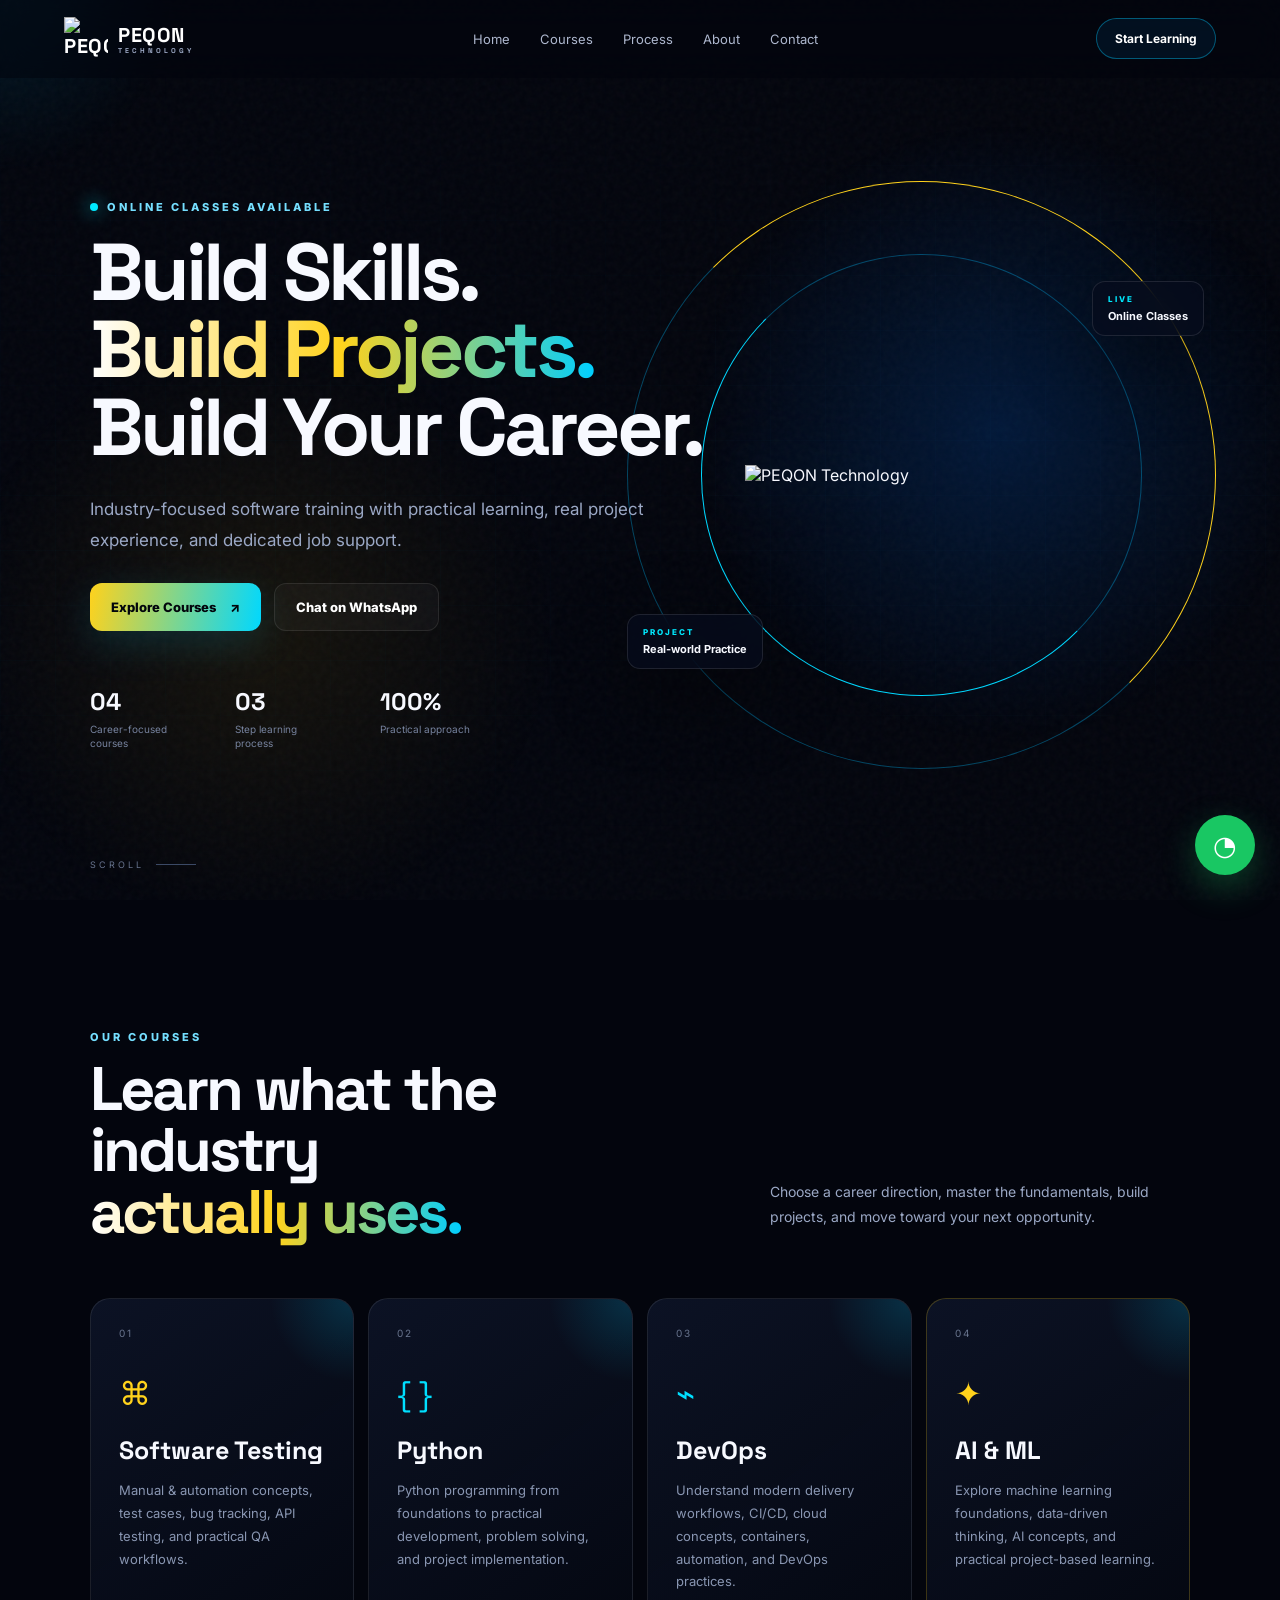
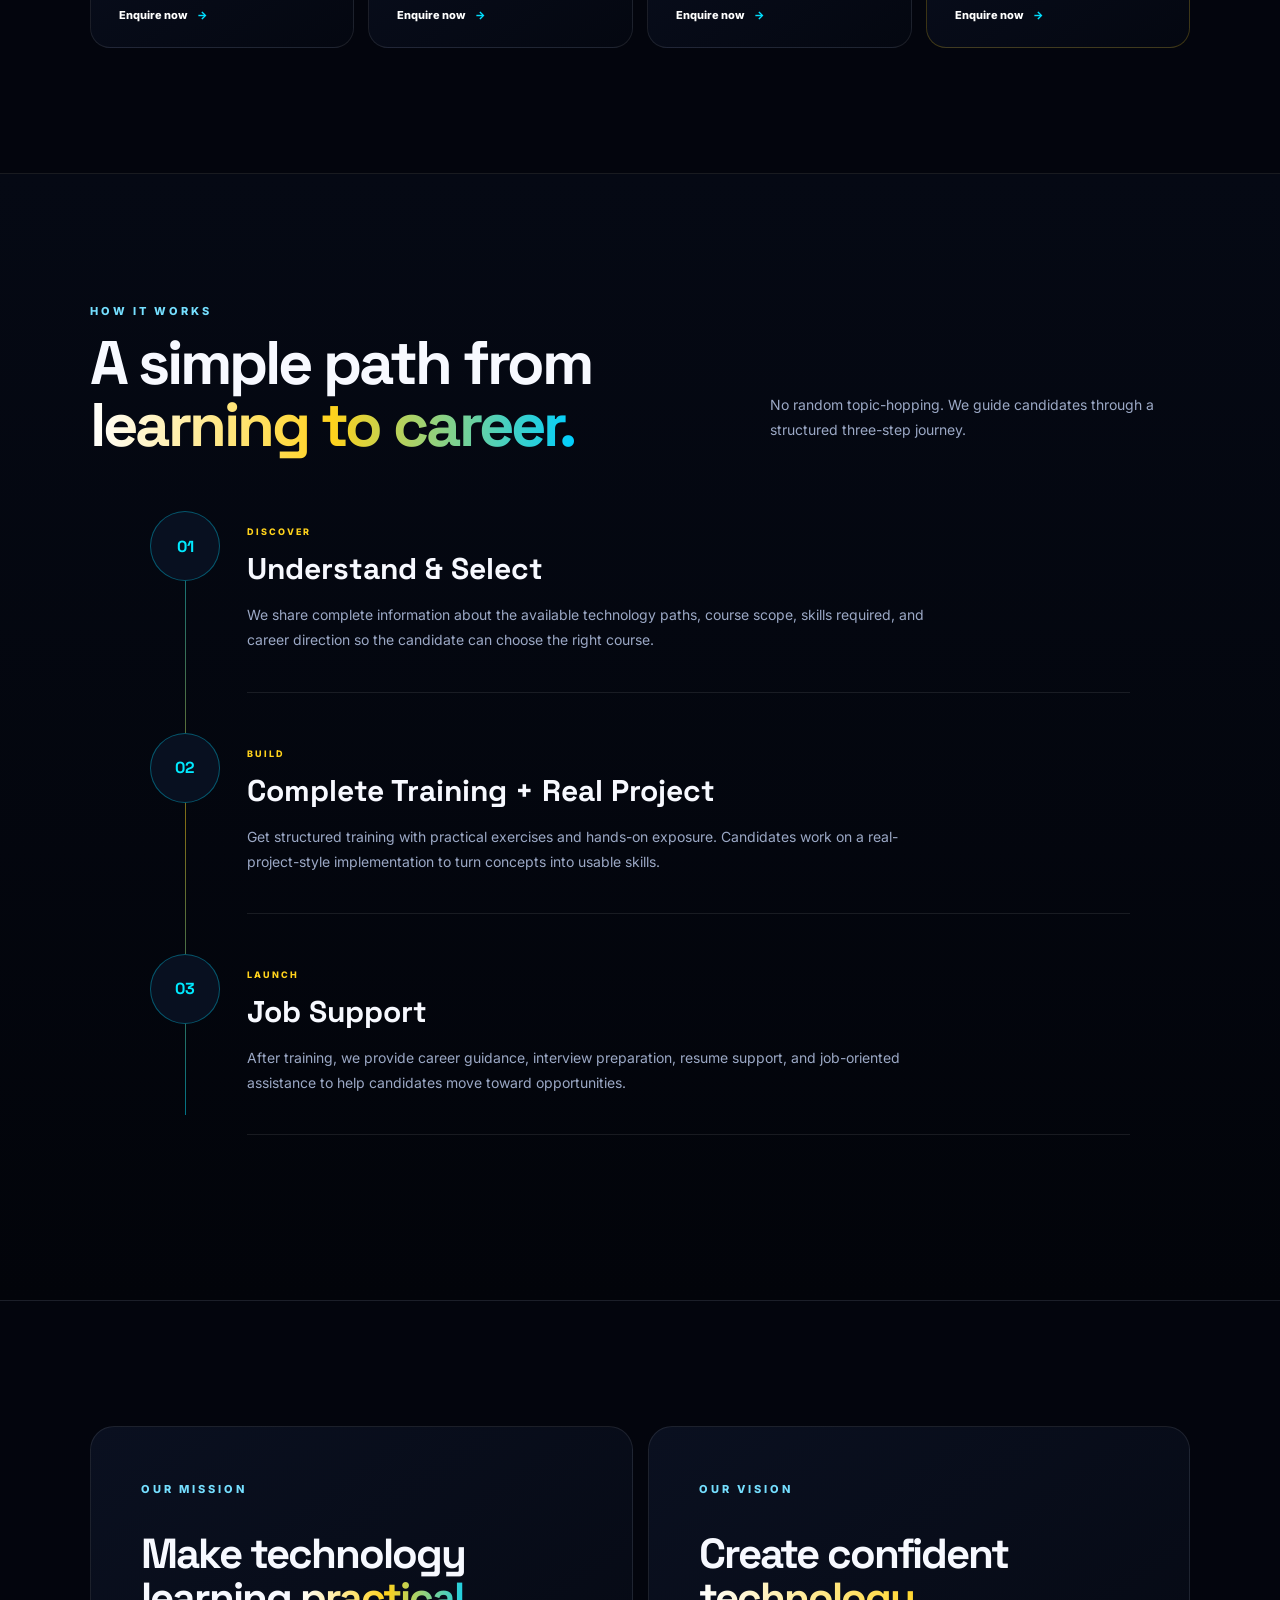
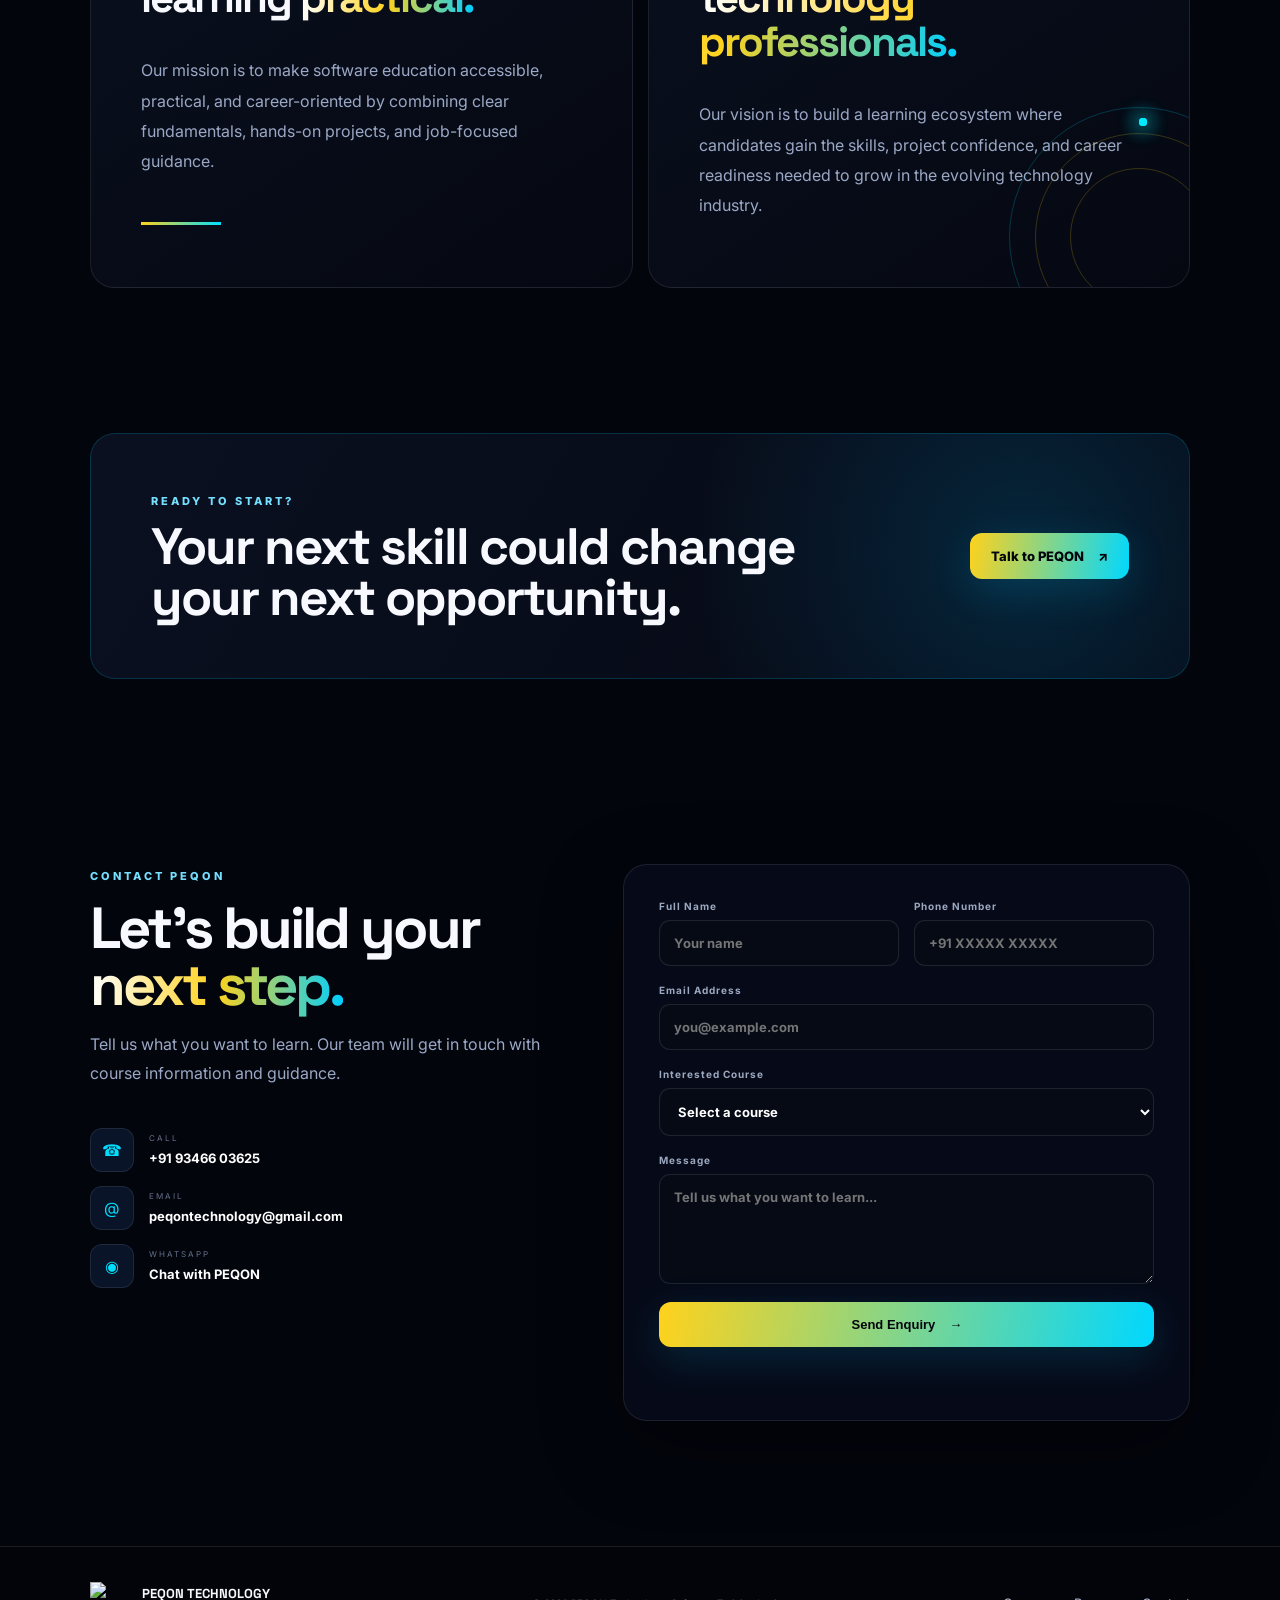
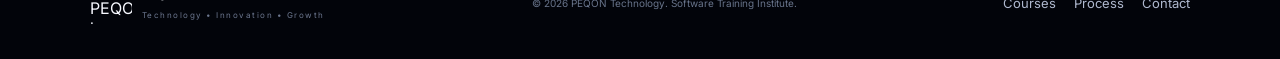
==== index.html @ 6489cd05 "Add files via upload" ====
<!DOCTYPE html>
<html lang="en">
<head>
  <meta charset="UTF-8" />
  <meta name="viewport" content="width=device-width, initial-scale=1.0" />
  <meta name="description" content="PEQON Technology - Software Training Institute offering Testing, Python, DevOps, AI & ML training with real project experience and job support." />
  <title>PEQON Technology | Software Training & Placement Support</title>
  <link rel="icon" type="image/png" href="assets/logo.png" />
  <link rel="preconnect" href="https://fonts.googleapis.com">
  <link rel="preconnect" href="https://fonts.gstatic.com" crossorigin>
  <link href="https://fonts.googleapis.com/css2?family=Inter:wght@400;500;600;700;800;900&family=Space+Grotesk:wght@500;600;700&display=swap" rel="stylesheet">
  <link rel="stylesheet" href="style.css" />
</head>
<body>
  <div class="cursor-glow"></div>
  <div class="noise"></div>

  <header class="navbar" id="navbar">
    <a class="brand" href="#home">
      <img src="assets/logo.png" alt="PEQON Technology logo" />
      <span>PEQON <small>TECHNOLOGY</small></span>
    </a>
    <button class="menu-btn" aria-label="Open menu" aria-expanded="false"><span></span><span></span><span></span></button>
    <nav class="nav-links">
      <a href="#home">Home</a>
      <a href="#courses">Courses</a>
      <a href="#process">Process</a>
      <a href="#mission">About</a>
      <a href="#contact">Contact</a>
    </nav>
    <a class="nav-cta" href="#contact">Start Learning</a>
  </header>

  <main>
    <section class="hero" id="home">
      <div class="hero-orb orb-one"></div><div class="hero-orb orb-two"></div>
      <div class="grid-lines"></div>
      <div class="hero-content reveal">
        <div class="eyebrow"><span class="pulse-dot"></span> ONLINE CLASSES AVAILABLE</div>
        <h1>Build Skills.<br><span>Build Projects.</span><br>Build Your Career.</h1>
        <p class="hero-copy">Industry-focused software training with practical learning, real project experience, and dedicated job support.</p>
        <div class="hero-actions">
          <a href="#courses" class="btn btn-primary">Explore Courses <span>↗</span></a>
          <a href="https://wa.me/919346603625?text=Hi%20PEQON%20Technology,%20I%20want%20to%20know%20about%20your%20courses." target="_blank" rel="noopener" class="btn btn-ghost">Chat on WhatsApp</a>
        </div>
        <div class="hero-stats">
          <div><strong>04</strong><span>Career-focused courses</span></div>
          <div><strong>03</strong><span>Step learning process</span></div>
          <div><strong>100%</strong><span>Practical approach</span></div>
        </div>
      </div>
      <div class="hero-visual reveal reveal-delay">
        <div class="logo-ring ring-outer"></div><div class="logo-ring ring-inner"></div>
        <div class="floating-card card-top"><span>LIVE</span><b>Online Classes</b></div>
        <div class="floating-card card-bottom"><span>PROJECT</span><b>Real-world Practice</b></div>
        <img src="assets/logo.png" class="hero-logo" alt="PEQON Technology" />
      </div>
      <div class="scroll-cue">SCROLL <span></span></div>
    </section>

    <section class="section" id="courses">
      <div class="section-head reveal">
        <div><span class="section-kicker">OUR COURSES</span><h2>Learn what the industry<br><span>actually uses.</span></h2></div>
        <p>Choose a career direction, master the fundamentals, build projects, and move toward your next opportunity.</p>
      </div>
      <div class="course-grid">
        <article class="course-card reveal"><div class="course-number">01</div><div class="course-icon">⌘</div><h3>Software Testing</h3><p>Manual & automation concepts, test cases, bug tracking, API testing, and practical QA workflows.</p><a href="#contact">Enquire now <span>→</span></a></article>
        <article class="course-card reveal reveal-delay"><div class="course-number">02</div><div class="course-icon">{ }</div><h3>Python</h3><p>Python programming from foundations to practical development, problem solving, and project implementation.</p><a href="#contact">Enquire now <span>→</span></a></article>
        <article class="course-card reveal"><div class="course-number">03</div><div class="course-icon">⌁</div><h3>DevOps</h3><p>Understand modern delivery workflows, CI/CD, cloud concepts, containers, automation, and DevOps practices.</p><a href="#contact">Enquire now <span>→</span></a></article>
        <article class="course-card featured reveal reveal-delay"><div class="course-number">04</div><div class="course-icon">✦</div><h3>AI &amp; ML</h3><p>Explore machine learning foundations, data-driven thinking, AI concepts, and practical project-based learning.</p><a href="#contact">Enquire now <span>→</span></a></article>
      </div>
    </section>

    <section class="process-section" id="process">
      <div class="section process-wrap">
        <div class="section-head reveal"><div><span class="section-kicker">HOW IT WORKS</span><h2>A simple path from<br><span>learning to career.</span></h2></div><p>No random topic-hopping. We guide candidates through a structured three-step journey.</p></div>
        <div class="timeline">
          <div class="timeline-line"></div>
          <article class="step reveal"><div class="step-no">01</div><div class="step-content"><span>DISCOVER</span><h3>Understand &amp; Select</h3><p>We share complete information about the available technology paths, course scope, skills required, and career direction so the candidate can choose the right course.</p></div></article>
          <article class="step reveal reveal-delay"><div class="step-no">02</div><div class="step-content"><span>BUILD</span><h3>Complete Training + Real Project</h3><p>Get structured training with practical exercises and hands-on exposure. Candidates work on a real-project-style implementation to turn concepts into usable skills.</p></div></article>
          <article class="step reveal"><div class="step-no">03</div><div class="step-content"><span>LAUNCH</span><h3>Job Support</h3><p>After training, we provide career guidance, interview preparation, resume support, and job-oriented assistance to help candidates move toward opportunities.</p></div></article>
        </div>
      </div>
    </section>

    <section class="section split-section" id="mission">
      <div class="mission-panel reveal"><span class="section-kicker">OUR MISSION</span><h2>Make technology learning <span>practical.</span></h2><p>Our mission is to make software education accessible, practical, and career-oriented by combining clear fundamentals, hands-on projects, and job-focused guidance.</p><div class="mini-line"></div></div>
      <div class="vision-panel reveal reveal-delay"><span class="section-kicker">OUR VISION</span><h2>Create confident <span>technology professionals.</span></h2><p>Our vision is to build a learning ecosystem where candidates gain the skills, project confidence, and career readiness needed to grow in the evolving technology industry.</p><div class="vision-orbit"><span></span><span></span><span></span></div></div>
    </section>

    <section class="cta-band reveal">
      <div><span class="section-kicker">READY TO START?</span><h2>Your next skill could change your next opportunity.</h2></div>
      <a href="#contact" class="btn btn-primary">Talk to PEQON <span>↗</span></a>
    </section>

    <section class="section contact-section" id="contact">
      <div class="contact-info reveal"><span class="section-kicker">CONTACT PEQON</span><h2>Let's build your<br><span>next step.</span></h2><p>Tell us what you want to learn. Our team will get in touch with course information and guidance.</p>
        <div class="contact-list">
          <a href="tel:+919346603625"><span class="contact-icon">☎</span><div><small>CALL</small><strong>+91 93466 03625</strong></div></a>
          <a href="mailto:peqontechnology@gmail.com"><span class="contact-icon">@</span><div><small>EMAIL</small><strong>peqontechnology@gmail.com</strong></div></a>
          <a href="https://wa.me/919346603625" target="_blank" rel="noopener"><span class="contact-icon">◉</span><div><small>WHATSAPP</small><strong>Chat with PEQON</strong></div></a>
        </div>
      </div>
      <div class="form-card reveal reveal-delay">
        <form id="contactForm" action="contact.php" method="POST">
          <input type="hidden" name="website" value="">
          <div class="form-row"><label>Full Name<input type="text" name="name" required placeholder="Your name"></label><label>Phone Number<input type="tel" name="phone" required placeholder="+91 XXXXX XXXXX"></label></div>
          <label>Email Address<input type="email" name="email" required placeholder="you@example.com"></label>
          <label>Interested Course<select name="course" required><option value="">Select a course</option><option>Software Testing</option><option>Python</option><option>DevOps</option><option>AI & ML</option><option>Not sure yet</option></select></label>
          <label>Message<textarea name="message" rows="5" placeholder="Tell us what you want to learn..."></textarea></label>
          <button type="submit" class="btn btn-primary full">Send Enquiry <span>→</span></button>
          <div id="formStatus" class="form-status" role="status"></div>
        </form>
      </div>
    </section>
  </main>

  <footer class="footer"><div class="footer-brand"><img src="assets/logo.png" alt="PEQON logo"><div><strong>PEQON TECHNOLOGY</strong><small>Technology • Innovation • Growth</small></div></div><p>© <span id="year"></span> PEQON Technology. Software Training Institute.</p><div class="footer-links"><a href="#courses">Courses</a><a href="#process">Process</a><a href="#contact">Contact</a></div></footer>
  <a class="whatsapp-float" href="https://wa.me/919346603625?text=Hi%20PEQON%20Technology,%20I%20want%20course%20details." target="_blank" rel="noopener" aria-label="Chat on WhatsApp"><span>◔</span><i>Chat with us</i></a>
  <script src="script.js"></script>
</body>
</html>
---- style.css ----
:root{--bg:#03050d;--panel:#080d1b;--panel2:#0b1224;--text:#f7f9ff;--muted:#9ba8c5;--blue:#00aaff;--cyan:#00eaff;--gold:#ffd21c;--line:rgba(255,255,255,.09);--shadow:0 25px 80px rgba(0,0,0,.45)}*{box-sizing:border-box}html{scroll-behavior:smooth}body{margin:0;background:var(--bg);color:var(--text);font-family:Inter,Arial,sans-serif;overflow-x:hidden}.noise{position:fixed;inset:0;pointer-events:none;opacity:.035;background-image:url("data:image/svg+xml,%3Csvg viewBox='0 0 180 180' xmlns='http://www.w3.org/2000/svg'%3E%3Cfilter id='n'%3E%3CfeTurbulence type='fractalNoise' baseFrequency='.85' numOctaves='3' stitchTiles='stitch'/%3E%3C/filter%3E%3Crect width='100%25' height='100%25' filter='url(%23n)'/%3E%3C/svg%3E")}.cursor-glow{position:fixed;width:360px;height:360px;border-radius:50%;pointer-events:none;background:radial-gradient(circle,rgba(0,200,255,.10),transparent 68%);transform:translate(-50%,-50%);z-index:0}.navbar{position:fixed;z-index:50;top:0;left:0;right:0;height:78px;display:flex;align-items:center;justify-content:space-between;padding:0 5%;background:rgba(3,5,13,.55);backdrop-filter:blur(18px);border-bottom:1px solid transparent;transition:.3s}.navbar.scrolled{border-bottom-color:var(--line);background:rgba(3,5,13,.88)}.brand{display:flex;align-items:center;gap:10px;color:#fff;text-decoration:none;font-family:'Space Grotesk';font-weight:800;font-size:20px;letter-spacing:.5px}.brand img{width:44px;height:44px;object-fit:contain}.brand small{display:block;color:#9eabc7;font-size:7px;letter-spacing:3px;margin-top:-2px}.nav-links{display:flex;gap:30px}.nav-links a,.footer-links a{color:#aeb8ce;text-decoration:none;font-size:13px;transition:.25s}.nav-links a:hover,.footer-links a:hover{color:#fff}.nav-cta{padding:12px 18px;border:1px solid rgba(0,200,255,.4);border-radius:999px;color:#fff;text-decoration:none;font-size:12px;font-weight:700;background:rgba(0,170,255,.08)}.menu-btn{display:none;background:none;border:0}.hero{min-height:100vh;position:relative;display:flex;align-items:center;padding:120px 7% 70px;overflow:hidden;background:radial-gradient(circle at 78% 48%,rgba(0,115,255,.18),transparent 28%),radial-gradient(circle at 20% 70%,rgba(255,194,0,.08),transparent 25%)}.grid-lines{position:absolute;inset:0;opacity:.25;background-image:linear-gradient(rgba(0,190,255,.06) 1px,transparent 1px),linear-gradient(90deg,rgba(0,190,255,.06) 1px,transparent 1px);background-size:55px 55px;mask-image:linear-gradient(to bottom,transparent,black 30%,black 70%,transparent)}.hero-content{position:relative;z-index:2;width:56%;max-width:760px}.eyebrow,.section-kicker{font-size:11px;letter-spacing:3px;color:#75dfff;font-weight:800}.eyebrow{display:flex;align-items:center;gap:9px;margin-bottom:20px}.pulse-dot{width:8px;height:8px;border-radius:50%;background:#00eaff;box-shadow:0 0 18px #00eaff;animation:pulse 1.6s infinite}.hero h1{font-family:'Space Grotesk';font-size:clamp(48px,6.3vw,92px);line-height:.96;letter-spacing:-4px;margin:0}.hero h1 span,.section h2 span,.mission-panel h2 span,.vision-panel h2 span{background:linear-gradient(90deg,#fff,#ffd21c,#00cfff);-webkit-background-clip:text;background-clip:text;color:transparent}.hero-copy{font-size:17px;line-height:1.8;color:var(--muted);max-width:620px;margin:28px 0}.hero-actions{display:flex;gap:13px;flex-wrap:wrap}.btn{display:inline-flex;align-items:center;justify-content:center;gap:14px;padding:15px 21px;border-radius:12px;text-decoration:none;font-weight:800;font-size:13px;cursor:pointer;border:0;transition:.3s}.btn-primary{color:#02050c;background:linear-gradient(100deg,#ffd21c,#00d8ff);box-shadow:0 12px 40px rgba(0,200,255,.15)}.btn-primary:hover{transform:translateY(-3px);box-shadow:0 18px 50px rgba(0,200,255,.25)}.btn-ghost{color:#fff;border:1px solid var(--line);background:rgba(255,255,255,.03)}.btn-ghost:hover{border-color:rgba(0,220,255,.5)}.hero-stats{display:flex;gap:45px;margin-top:55px}.hero-stats div{display:flex;flex-direction:column;gap:5px}.hero-stats strong{font-size:24px;font-family:'Space Grotesk'}.hero-stats span{font-size:10px;color:#77839e;max-width:100px;line-height:1.4}.hero-visual{position:absolute;right:5%;width:min(46vw,620px);height:min(46vw,620px);display:grid;place-items:center}.hero-logo{position:relative;width:60%;z-index:3;filter:drop-shadow(0 0 30px rgba(0,170,255,.25));animation:float 5s ease-in-out infinite}.logo-ring{position:absolute;border-radius:50%;border:1px solid rgba(0,190,255,.35)}.ring-outer{width:100%;height:100%;border-top-color:#ffd21c;border-right-color:#ffd21c;animation:spin 18s linear infinite}.ring-inner{width:75%;height:75%;border-left-color:#00d8ff;border-bottom-color:#00d8ff;animation:spinReverse 12s linear infinite}.floating-card{position:absolute;z-index:5;padding:12px 15px;border:1px solid rgba(255,255,255,.1);background:rgba(6,12,28,.72);backdrop-filter:blur(14px);border-radius:13px;box-shadow:var(--shadow);display:flex;flex-direction:column;gap:5px}.floating-card span{font-size:8px;letter-spacing:2px;color:#00eaff;font-weight:800}.floating-card b{font-size:11px}.card-top{right:2%;top:17%;animation:float 4s ease-in-out infinite}.card-bottom{left:0;bottom:17%;animation:float 4.5s .5s ease-in-out infinite}.scroll-cue{position:absolute;bottom:30px;left:7%;font-size:9px;letter-spacing:3px;color:#68748e;display:flex;align-items:center;gap:12px}.scroll-cue span{width:40px;height:1px;background:#3b4965}.section{padding:125px 7%;position:relative}.section-head{display:flex;justify-content:space-between;align-items:end;gap:40px;margin-bottom:55px}.section-head h2{font-family:'Space Grotesk';font-size:clamp(38px,4.8vw,66px);line-height:1;letter-spacing:-3px;margin:14px 0 0}.section-head>p{max-width:420px;color:var(--muted);line-height:1.8;font-size:14px}.course-grid{display:grid;grid-template-columns:repeat(4,1fr);gap:14px}.course-card{position:relative;min-height:350px;padding:28px;border:1px solid var(--line);background:linear-gradient(145deg,rgba(13,20,39,.9),rgba(5,9,18,.8));border-radius:20px;overflow:hidden;transition:.35s}.course-card:before{content:"";position:absolute;width:180px;height:180px;right:-90px;top:-90px;background:radial-gradient(circle,rgba(0,205,255,.18),transparent 65%);transition:.4s}.course-card:hover{transform:translateY(-9px);border-color:rgba(0,210,255,.35);box-shadow:0 25px 60px rgba(0,0,0,.35)}.course-card:hover:before{transform:scale(1.7)}.course-card.featured{border-color:rgba(255,210,28,.22)}.course-number{font-size:10px;color:#68748e;letter-spacing:2px}.course-icon{font-family:'Space Grotesk';font-size:32px;margin:35px 0 20px;color:#00dfff}.course-card:nth-child(1) .course-icon,.course-card:nth-child(4) .course-icon{color:#ffd21c}.course-card h3{font-family:'Space Grotesk';font-size:25px;margin:0 0 12px}.course-card p{color:#8996b2;font-size:13px;line-height:1.75;min-height:100px}.course-card a{position:absolute;bottom:25px;color:#fff;text-decoration:none;font-size:11px;font-weight:800}.course-card a span{color:#00dfff;margin-left:8px}.process-section{background:linear-gradient(180deg,#050914,#02040a);border-top:1px solid var(--line);border-bottom:1px solid var(--line)}.timeline{position:relative;max-width:980px;margin:30px auto 0}.timeline-line{position:absolute;left:35px;top:20px;bottom:20px;width:1px;background:linear-gradient(#00dfff,#ffd21c,#00dfff);opacity:.5}.step{position:relative;display:grid;grid-template-columns:72px 1fr;gap:25px;margin:0 0 40px}.step-no{width:70px;height:70px;border-radius:50%;display:grid;place-items:center;background:#081020;border:1px solid rgba(0,220,255,.35);color:#00eaff;font-family:'Space Grotesk';font-weight:800;z-index:2}.step-content{padding:8px 0 25px;border-bottom:1px solid var(--line)}.step-content span{font-size:9px;letter-spacing:2px;color:#ffd21c;font-weight:800}.step-content h3{font-family:'Space Grotesk';font-size:30px;margin:10px 0}.step-content p{max-width:700px;color:var(--muted);line-height:1.8;font-size:14px}.split-section{display:grid;grid-template-columns:1fr 1fr;gap:15px}.mission-panel,.vision-panel{min-height:460px;border:1px solid var(--line);border-radius:24px;padding:50px;background:linear-gradient(145deg,#0a1020,#050811);position:relative;overflow:hidden}.mission-panel h2,.vision-panel h2{font-family:'Space Grotesk';font-size:42px;line-height:1.05;letter-spacing:-2px;max-width:600px}.mission-panel p,.vision-panel p{color:var(--muted);line-height:1.9;max-width:560px}.mini-line{width:80px;height:3px;background:linear-gradient(90deg,#ffd21c,#00dfff);margin-top:45px}.vision-orbit{position:absolute;width:260px;height:260px;right:-80px;bottom:-80px;border:1px solid rgba(0,210,255,.22);border-radius:50%;animation:spin 20s linear infinite}.vision-orbit:before,.vision-orbit:after{content:"";position:absolute;border-radius:50%;border:1px solid rgba(255,210,28,.2);inset:25px}.vision-orbit:after{inset:60px}.vision-orbit span{position:absolute;width:8px;height:8px;border-radius:50%;background:#00eaff;top:10px;left:50%;box-shadow:0 0 20px #00eaff}.cta-band{margin:20px 7% 60px;padding:55px 60px;border:1px solid rgba(0,210,255,.18);border-radius:25px;background:radial-gradient(circle at 85% 50%,rgba(0,180,255,.16),transparent 35%),linear-gradient(120deg,#0a1020,#060914);display:flex;justify-content:space-between;align-items:center;gap:30px}.cta-band h2{font-family:'Space Grotesk';font-size:clamp(30px,4vw,52px);line-height:1;max-width:700px;margin:12px 0 0;letter-spacing:-2px}.contact-section{display:grid;grid-template-columns:.9fr 1.1fr;gap:70px;align-items:start}.contact-info h2{font-family:'Space Grotesk';font-size:58px;line-height:.98;letter-spacing:-3px;margin:16px 0}.contact-info>p{color:var(--muted);line-height:1.8;max-width:480px}.contact-list{margin-top:40px;display:grid;gap:14px}.contact-list a{display:flex;gap:15px;align-items:center;color:#fff;text-decoration:none}.contact-icon{width:44px;height:44px;border-radius:12px;display:grid;place-items:center;background:#0a1428;border:1px solid var(--line);color:#00dfff}.contact-list small{display:block;font-size:8px;letter-spacing:2px;color:#65718b;margin-bottom:4px}.contact-list strong{font-size:13px}.form-card{padding:35px;border-radius:24px;border:1px solid var(--line);background:rgba(8,13,27,.82);box-shadow:var(--shadow)}form{display:grid;gap:18px}label{font-size:10px;letter-spacing:1px;color:#9ca8c0;font-weight:700;display:grid;gap:8px}input,select,textarea{width:100%;font:inherit;font-size:13px;color:#fff;background:#050a15;border:1px solid rgba(255,255,255,.1);border-radius:11px;padding:14px;outline:0;transition:.25s}input:focus,select:focus,textarea:focus{border-color:rgba(0,220,255,.65);box-shadow:0 0 0 4px rgba(0,220,255,.06)}select{appearance:auto}.form-row{display:grid;grid-template-columns:1fr 1fr;gap:15px}.full{width:100%}.form-status{min-height:20px;font-size:12px;text-align:center;color:#8df1c1}.footer{padding:35px 7%;border-top:1px solid var(--line);display:flex;align-items:center;justify-content:space-between;gap:20px;background:#02040a}.footer-brand{display:flex;align-items:center;gap:10px}.footer-brand img{width:42px;height:42px}.footer-brand strong{display:block;font-family:'Space Grotesk';font-size:13px}.footer-brand small{color:#6d7890;font-size:8px;letter-spacing:1.5px}.footer p{color:#68748b;font-size:10px}.footer-links{display:flex;gap:18px}.whatsapp-float{position:fixed;right:25px;bottom:25px;z-index:60;width:60px;height:60px;border-radius:50%;display:grid;place-items:center;background:#19c763;color:#fff;text-decoration:none;box-shadow:0 12px 35px rgba(25,199,99,.3);font-size:27px}.whatsapp-float i{position:absolute;right:72px;white-space:nowrap;background:#07110d;border:1px solid rgba(25,199,99,.25);padding:8px 11px;border-radius:8px;font-size:10px;font-style:normal;opacity:0;transform:translateX(8px);transition:.25s}.whatsapp-float:hover i{opacity:1;transform:none}.reveal{opacity:0;transform:translateY(30px);transition:opacity .8s ease,transform .8s ease}.reveal.show{opacity:1;transform:none}.reveal-delay{transition-delay:.12s}@keyframes float{50%{transform:translateY(-12px)}}@keyframes spin{to{transform:rotate(360deg)}}@keyframes spinReverse{to{transform:rotate(-360deg)}}@keyframes pulse{50%{transform:scale(1.4);opacity:.6}}@media(max-width:1000px){.nav-links{gap:16px}.course-grid{grid-template-columns:repeat(2,1fr)}.hero-content{width:62%}.hero-visual{opacity:.5;right:-15%}.split-section,.contact-section{grid-template-columns:1fr}.cta-band{margin-left:5%;margin-right:5%}}@media(max-width:720px){.navbar{height:68px}.nav-cta{display:none}.menu-btn{display:flex;flex-direction:column;gap:4px}.menu-btn span{width:22px;height:2px;background:#fff}.nav-links{display:none;position:absolute;top:68px;left:0;right:0;padding:20px 7%;background:#050914;border-bottom:1px solid var(--line);flex-direction:column}.nav-links.open{display:flex}.hero{padding:110px 7% 70px;min-height:900px}.hero-content{width:100%}.hero h1{font-size:52px;letter-spacing:-3px}.hero-visual{width:100vw;height:100vw;right:-35%;top:430px;opacity:.45}.hero-stats{gap:18px}.section{padding:85px 6%}.section-head{display:block}.section-head>p{margin-top:25px}.course-grid{grid-template-columns:1fr}.course-card{min-height:310px}.split-section{display:grid}.mission-panel,.vision-panel{min-height:390px;padding:32px}.mission-panel h2,.vision-panel h2{font-size:36px}.cta-band{margin:10px 6% 30px;padding:35px 28px;display:block}.cta-band .btn{margin-top:25px}.form-row{grid-template-columns:1fr}.contact-info h2{font-size:50px}.footer{padding:30px 6%;flex-direction:column;align-items:flex-start}.footer-links{display:none}.whatsapp-float{right:18px;bottom:18px}.whatsapp-float i{display:none}.timeline-line{left:27px}.step{grid-template-columns:56px 1fr;gap:16px}.step-no{width:55px;height:55px}.scroll-cue{display:none}}
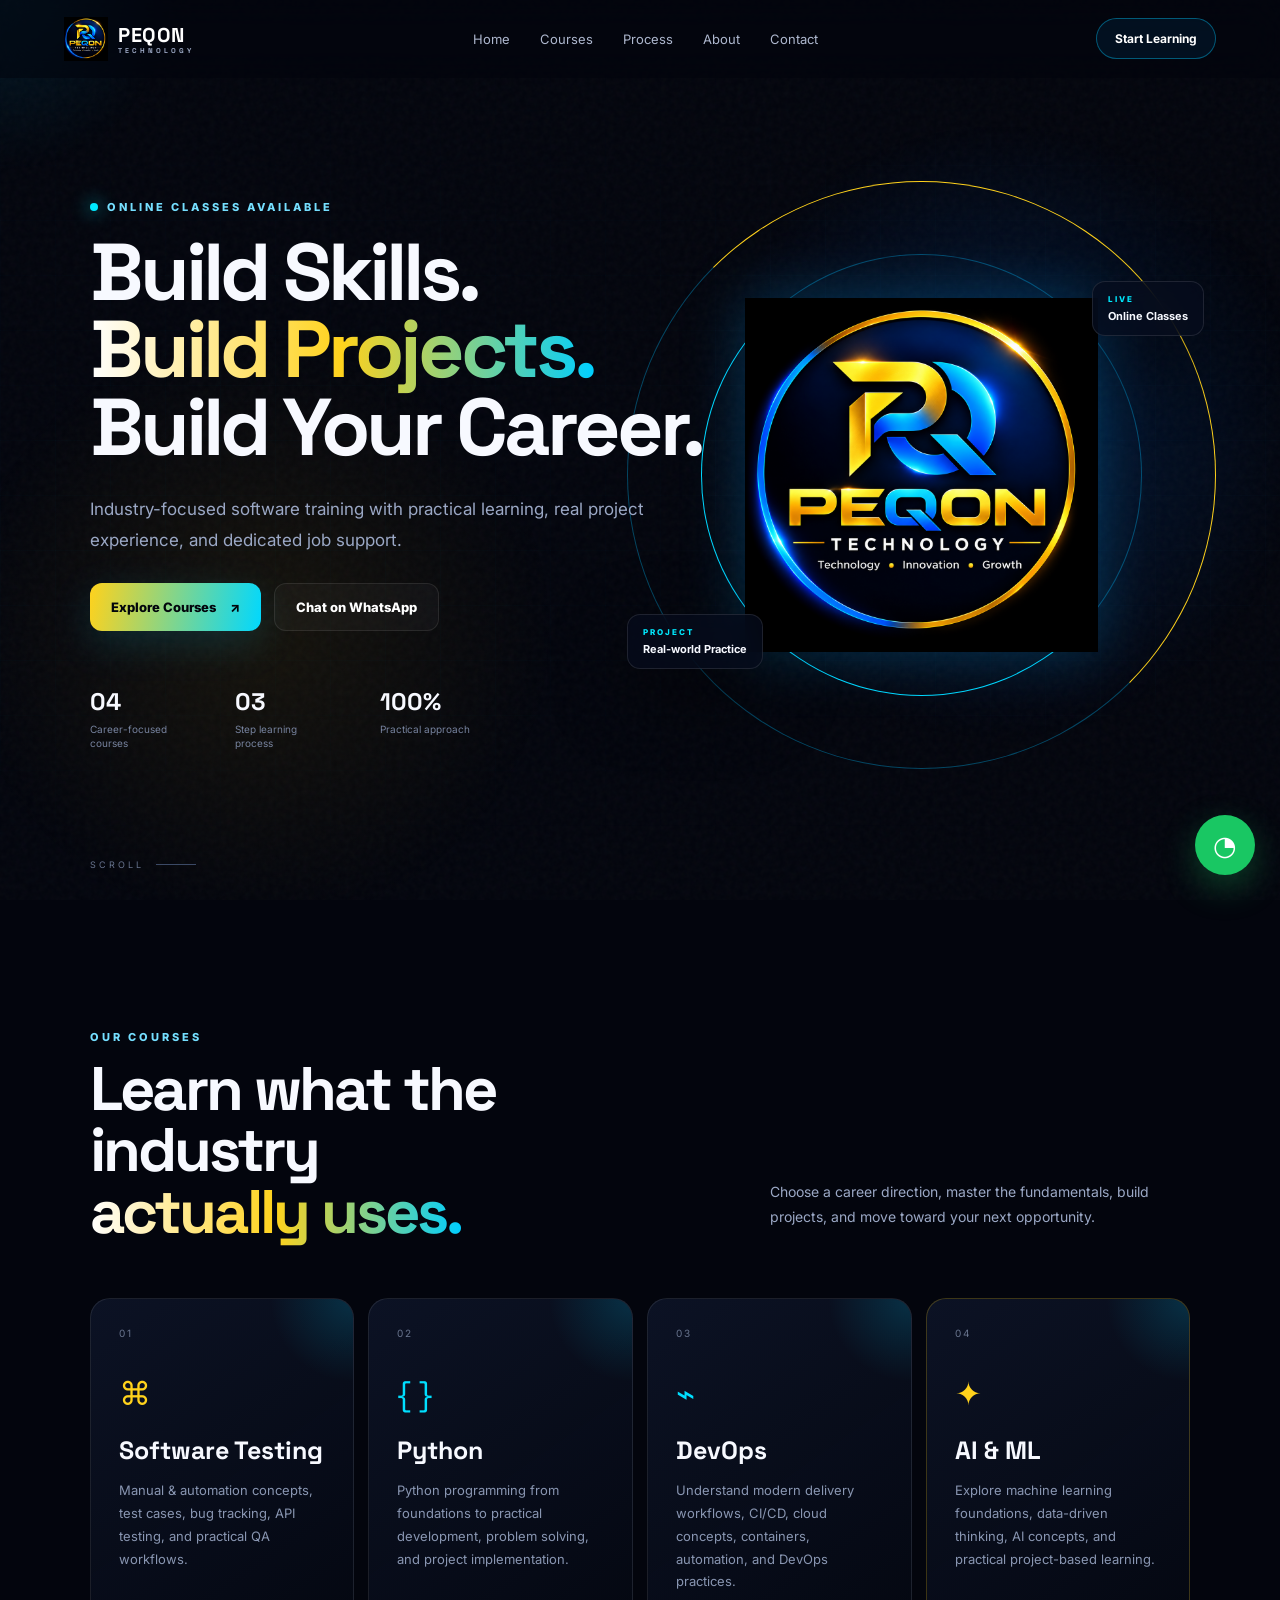
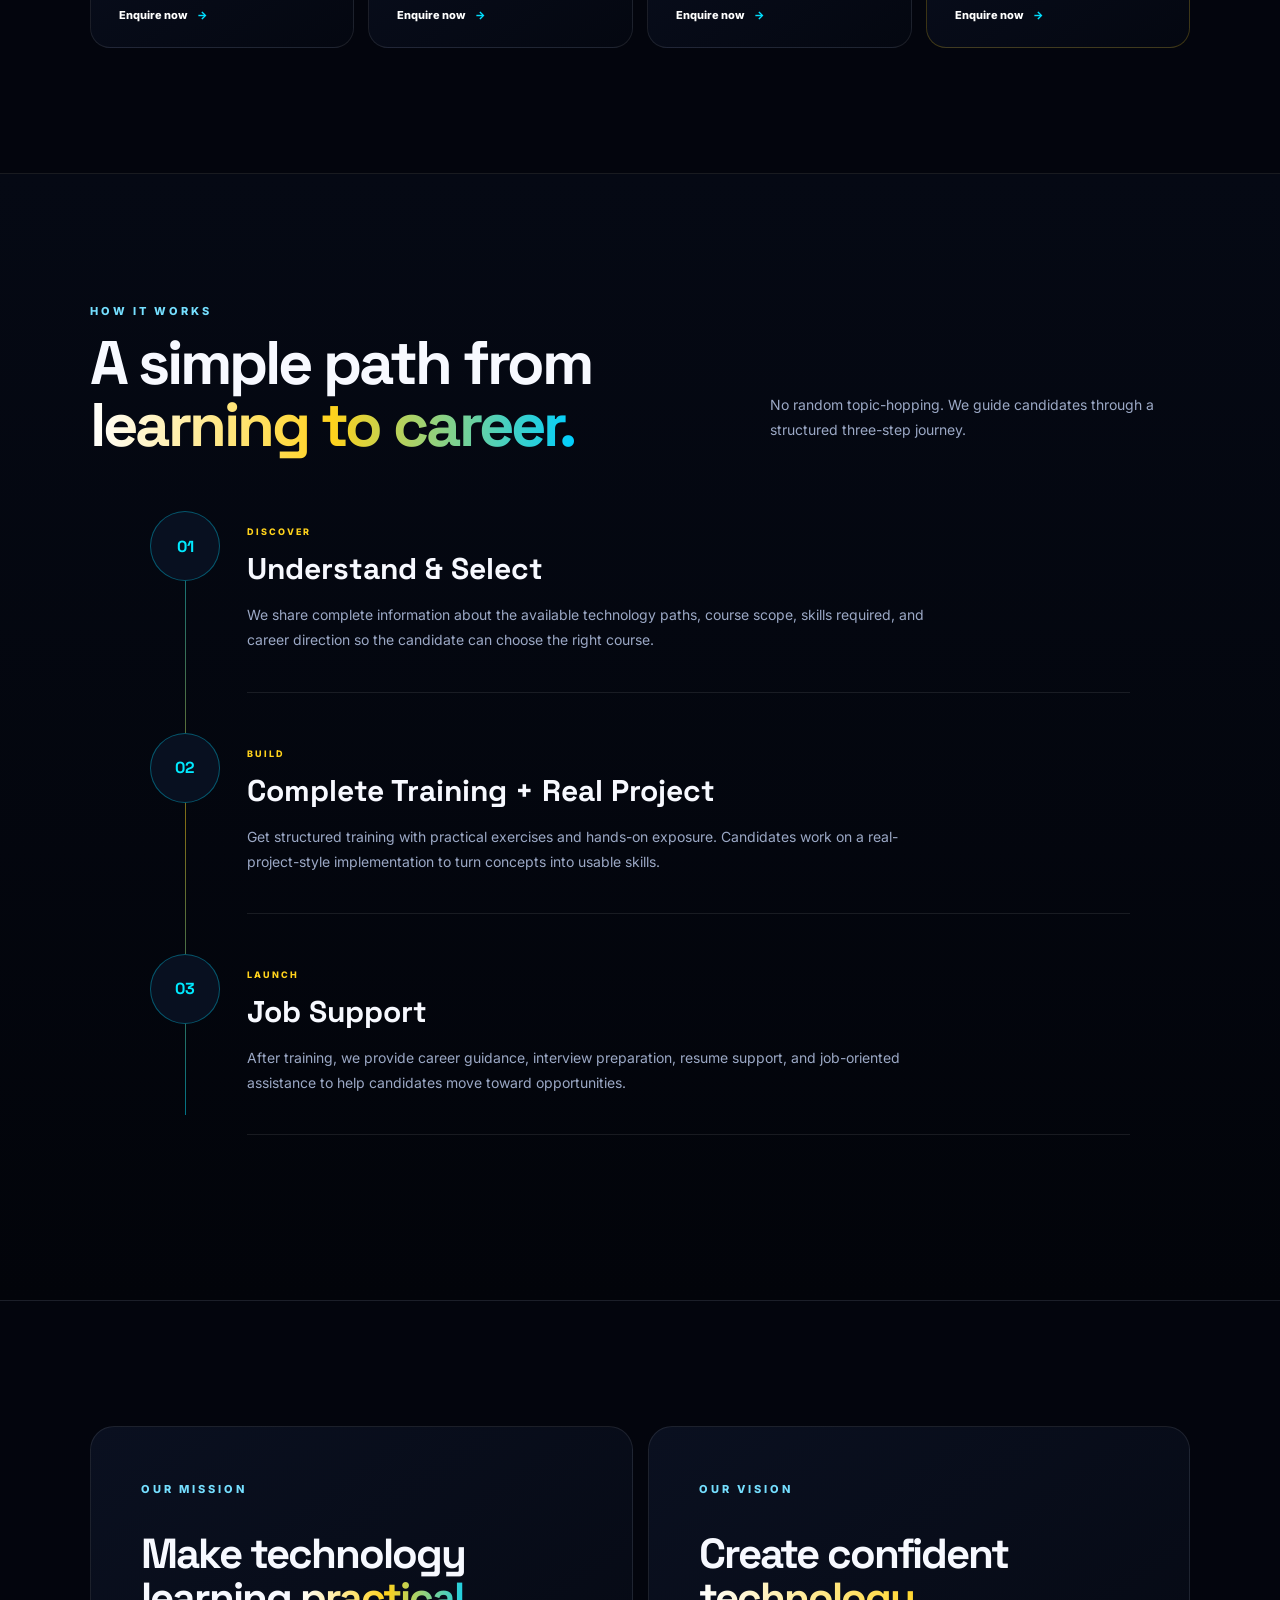
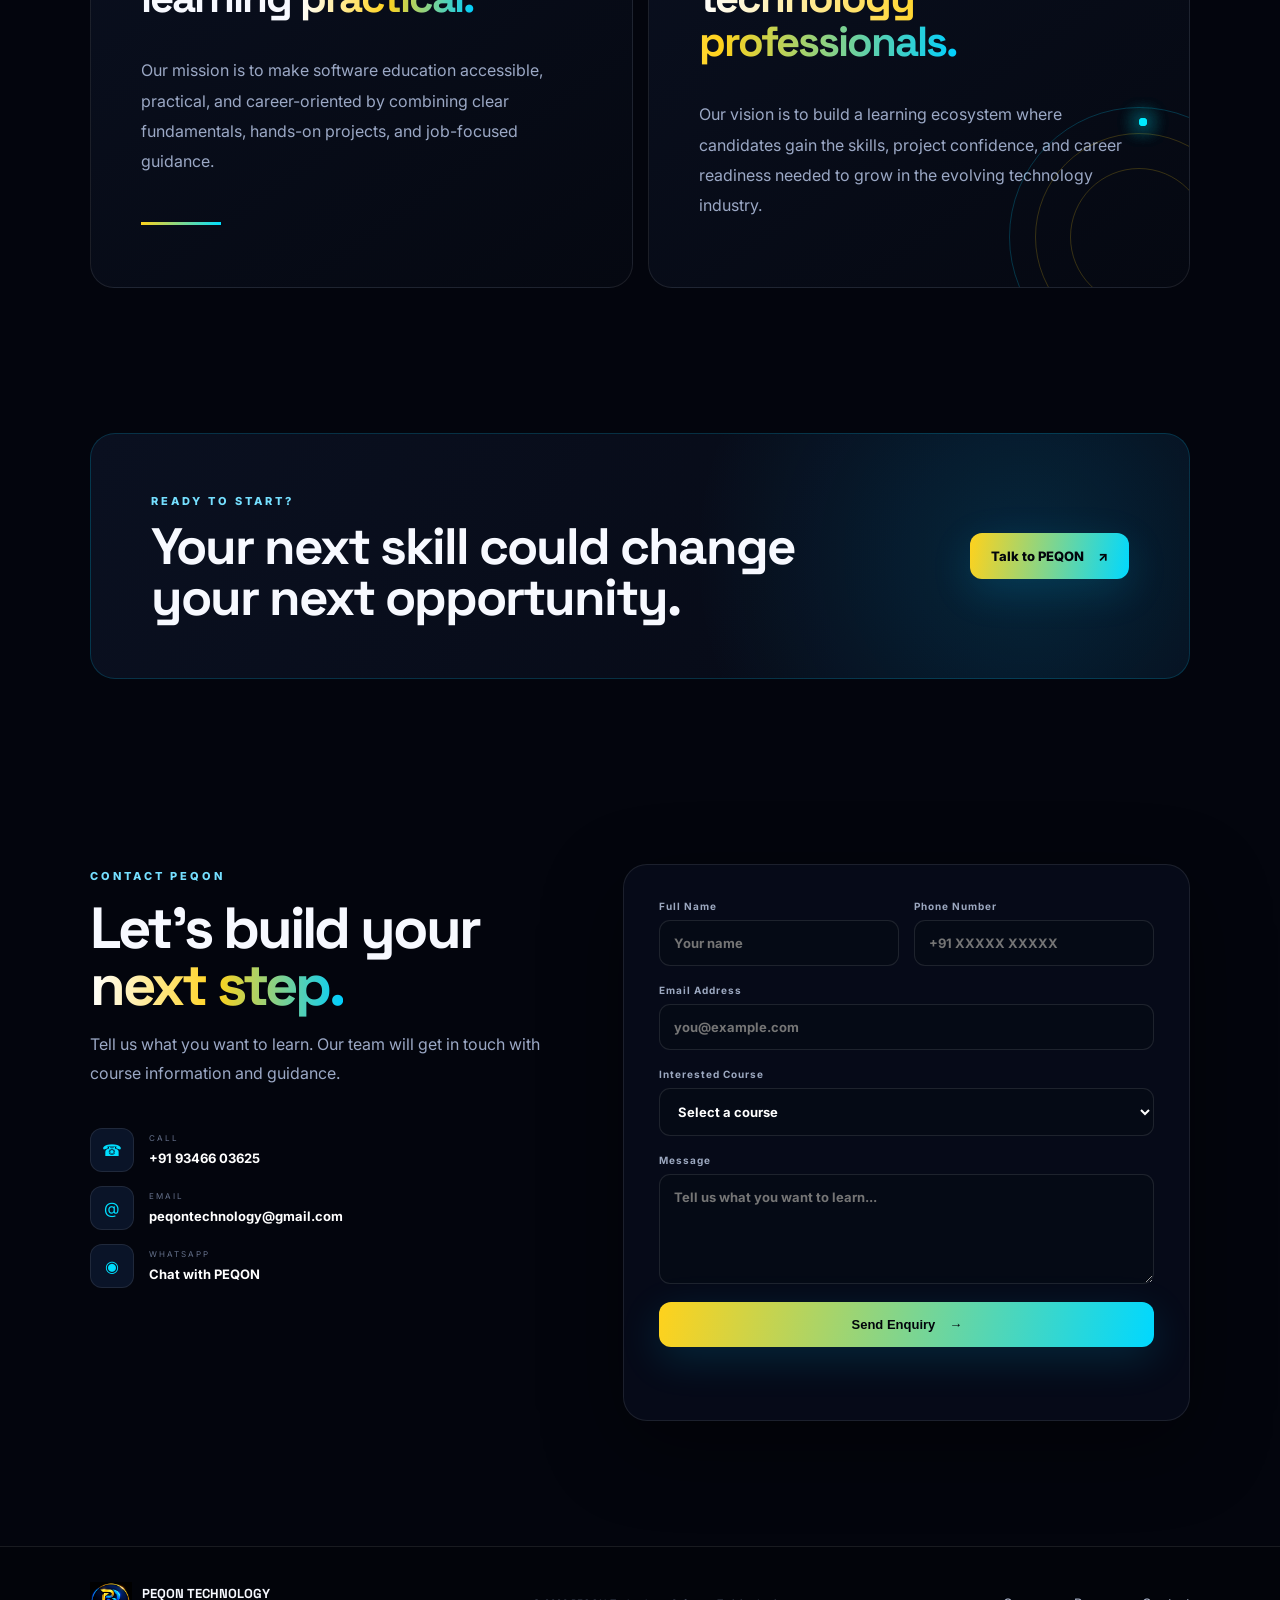
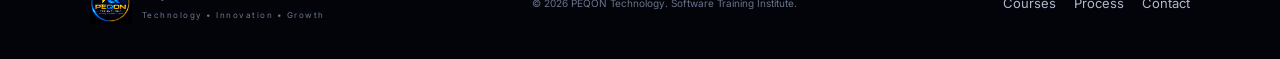
==== commit 91fd2397: "Add files via upload" ====
--- a/index.html
+++ b/index.html
@@ -5,7 +5,7 @@
   <meta name="viewport" content="width=device-width, initial-scale=1.0" />
   <meta name="description" content="PEQON Technology - Software Training Institute offering Testing, Python, DevOps, AI & ML training with real project experience and job support." />
   <title>PEQON Technology | Software Training & Placement Support</title>
-  <link rel="icon" type="image/png" href="assets/logo.png" />
+  <link rel="icon" type="image/png" href="[data-uri]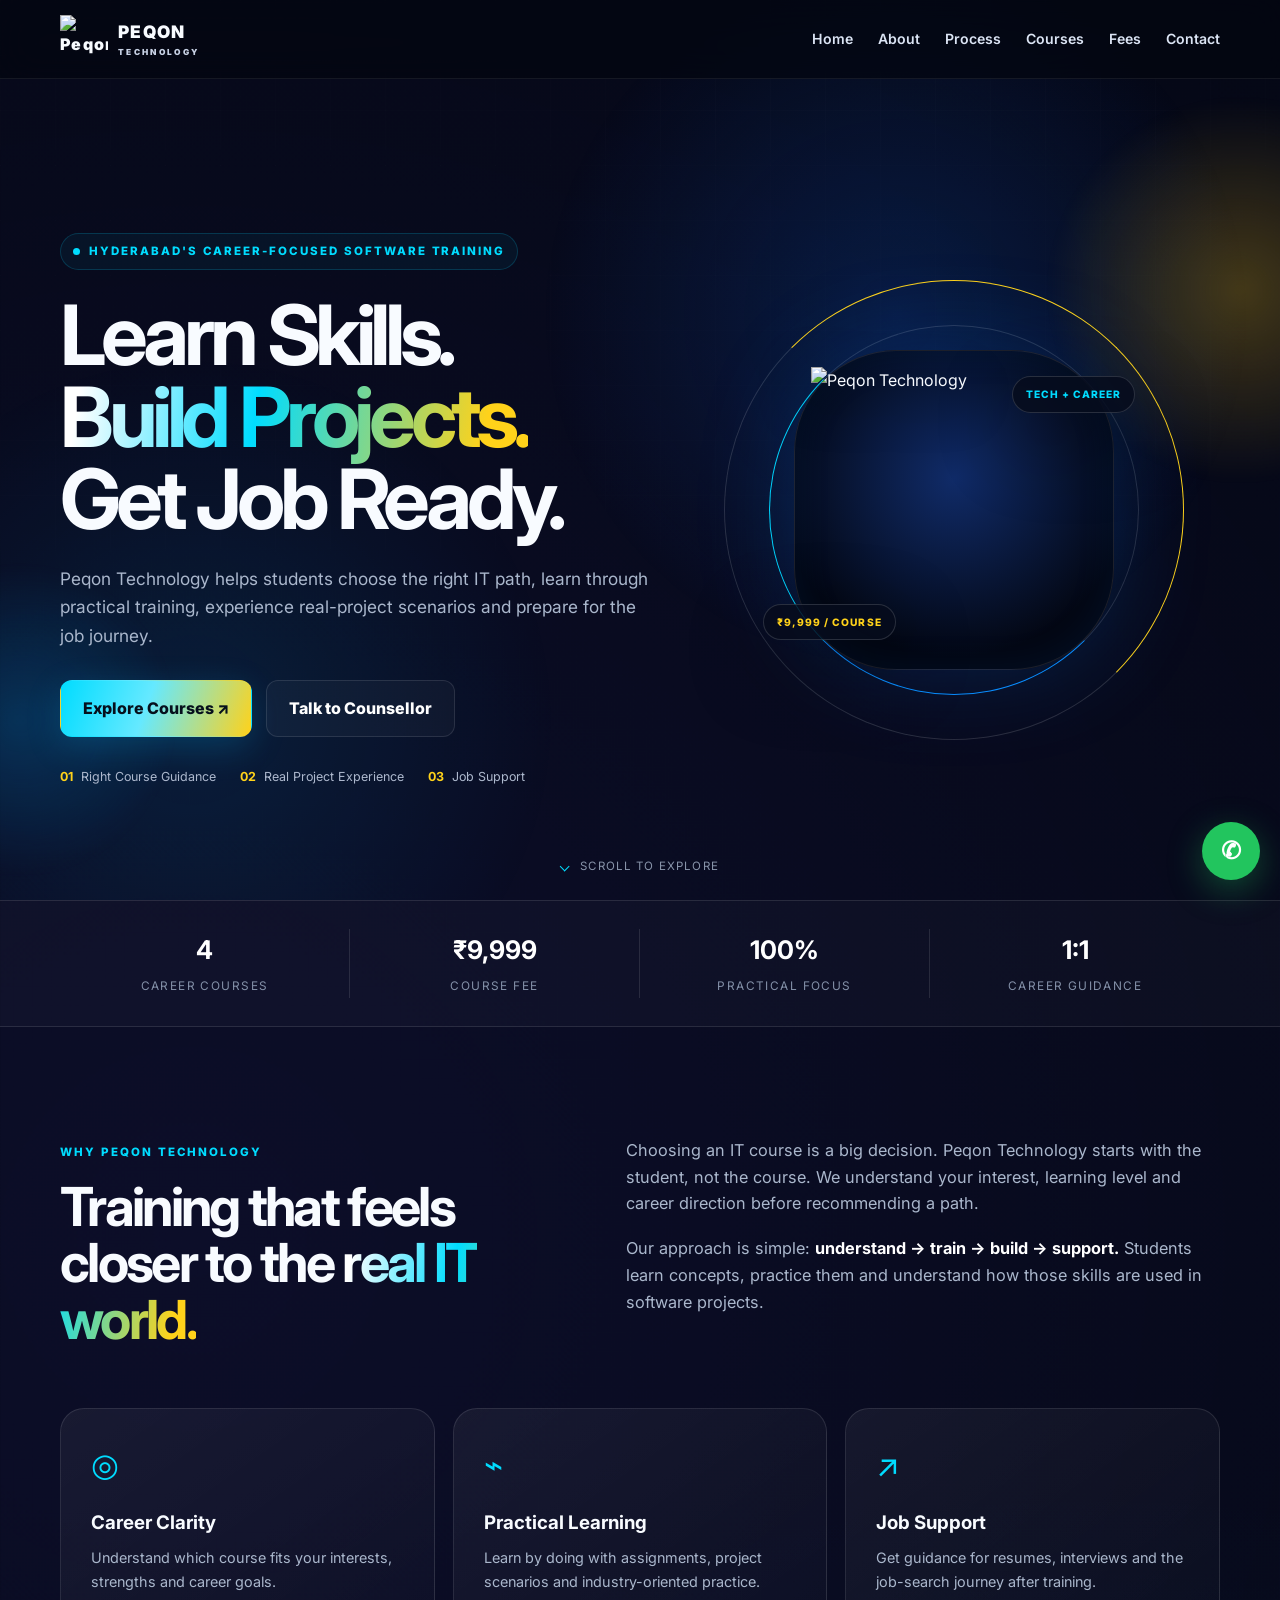
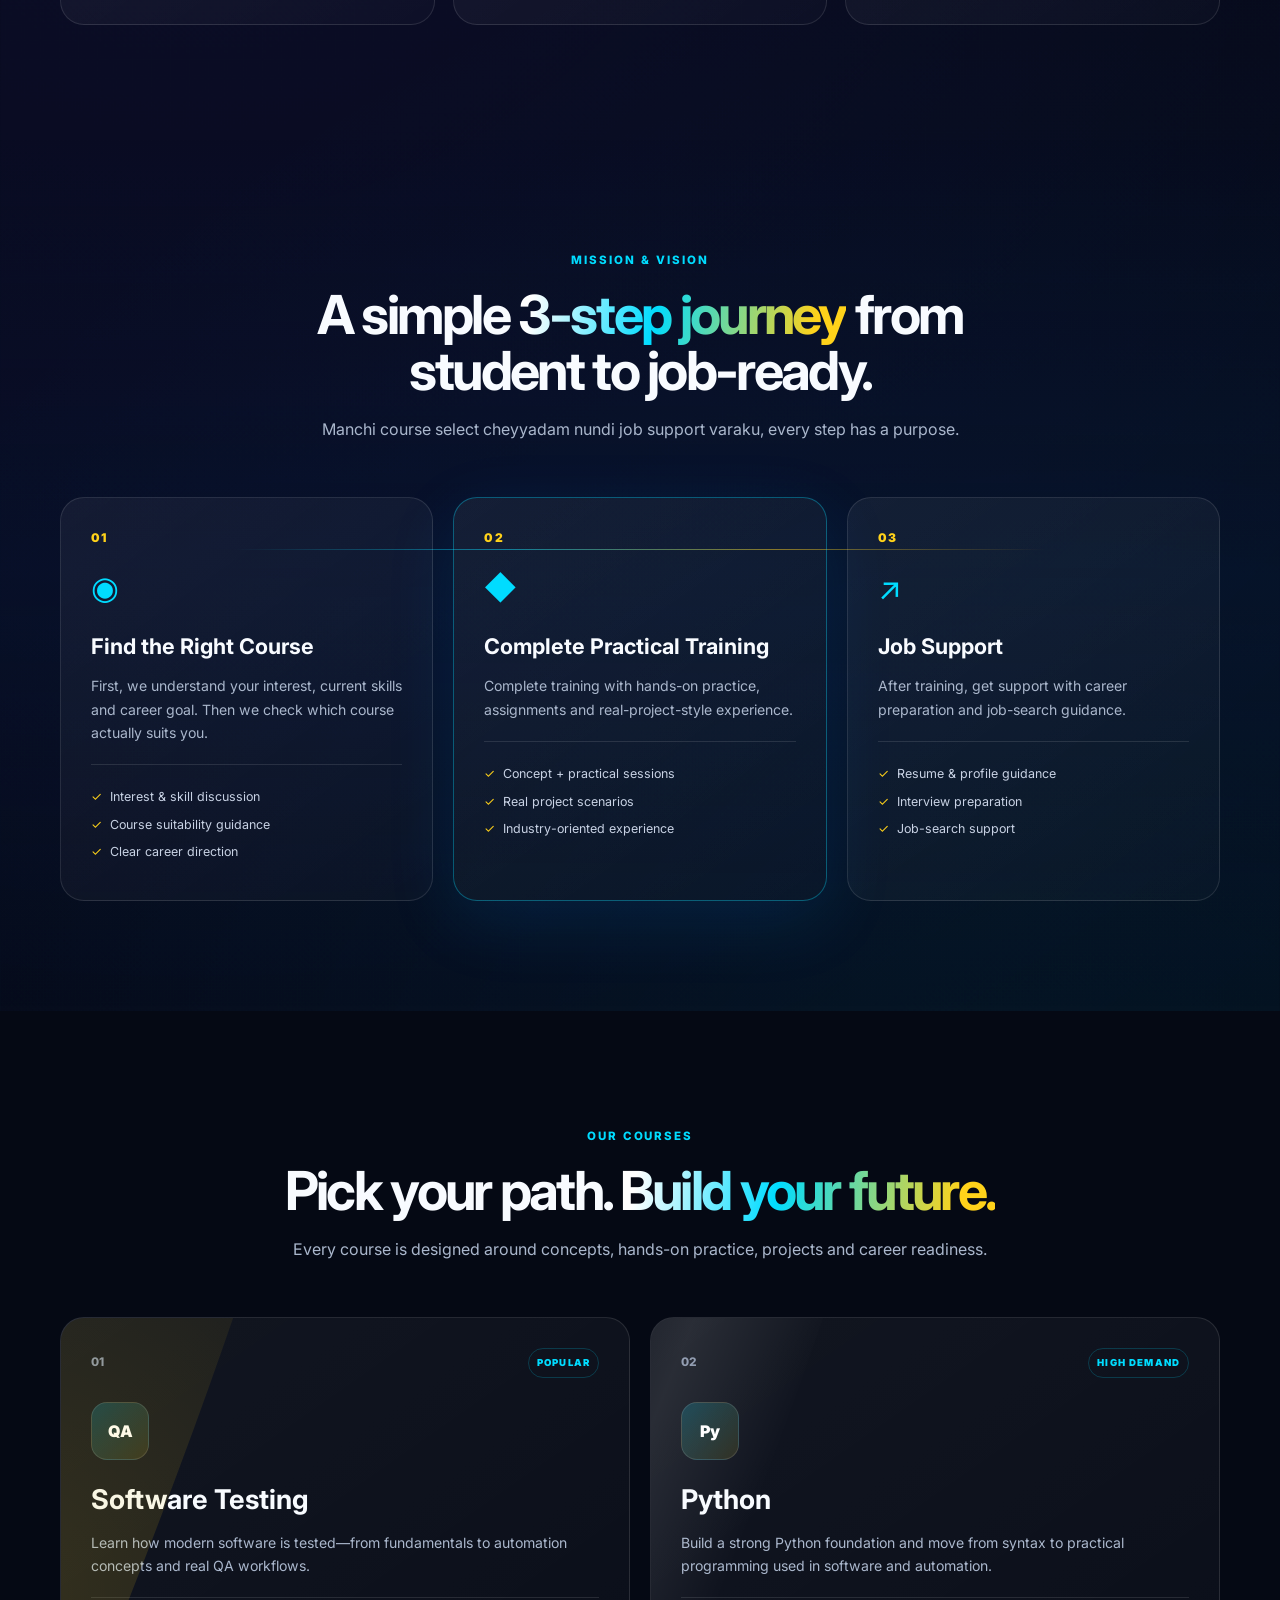
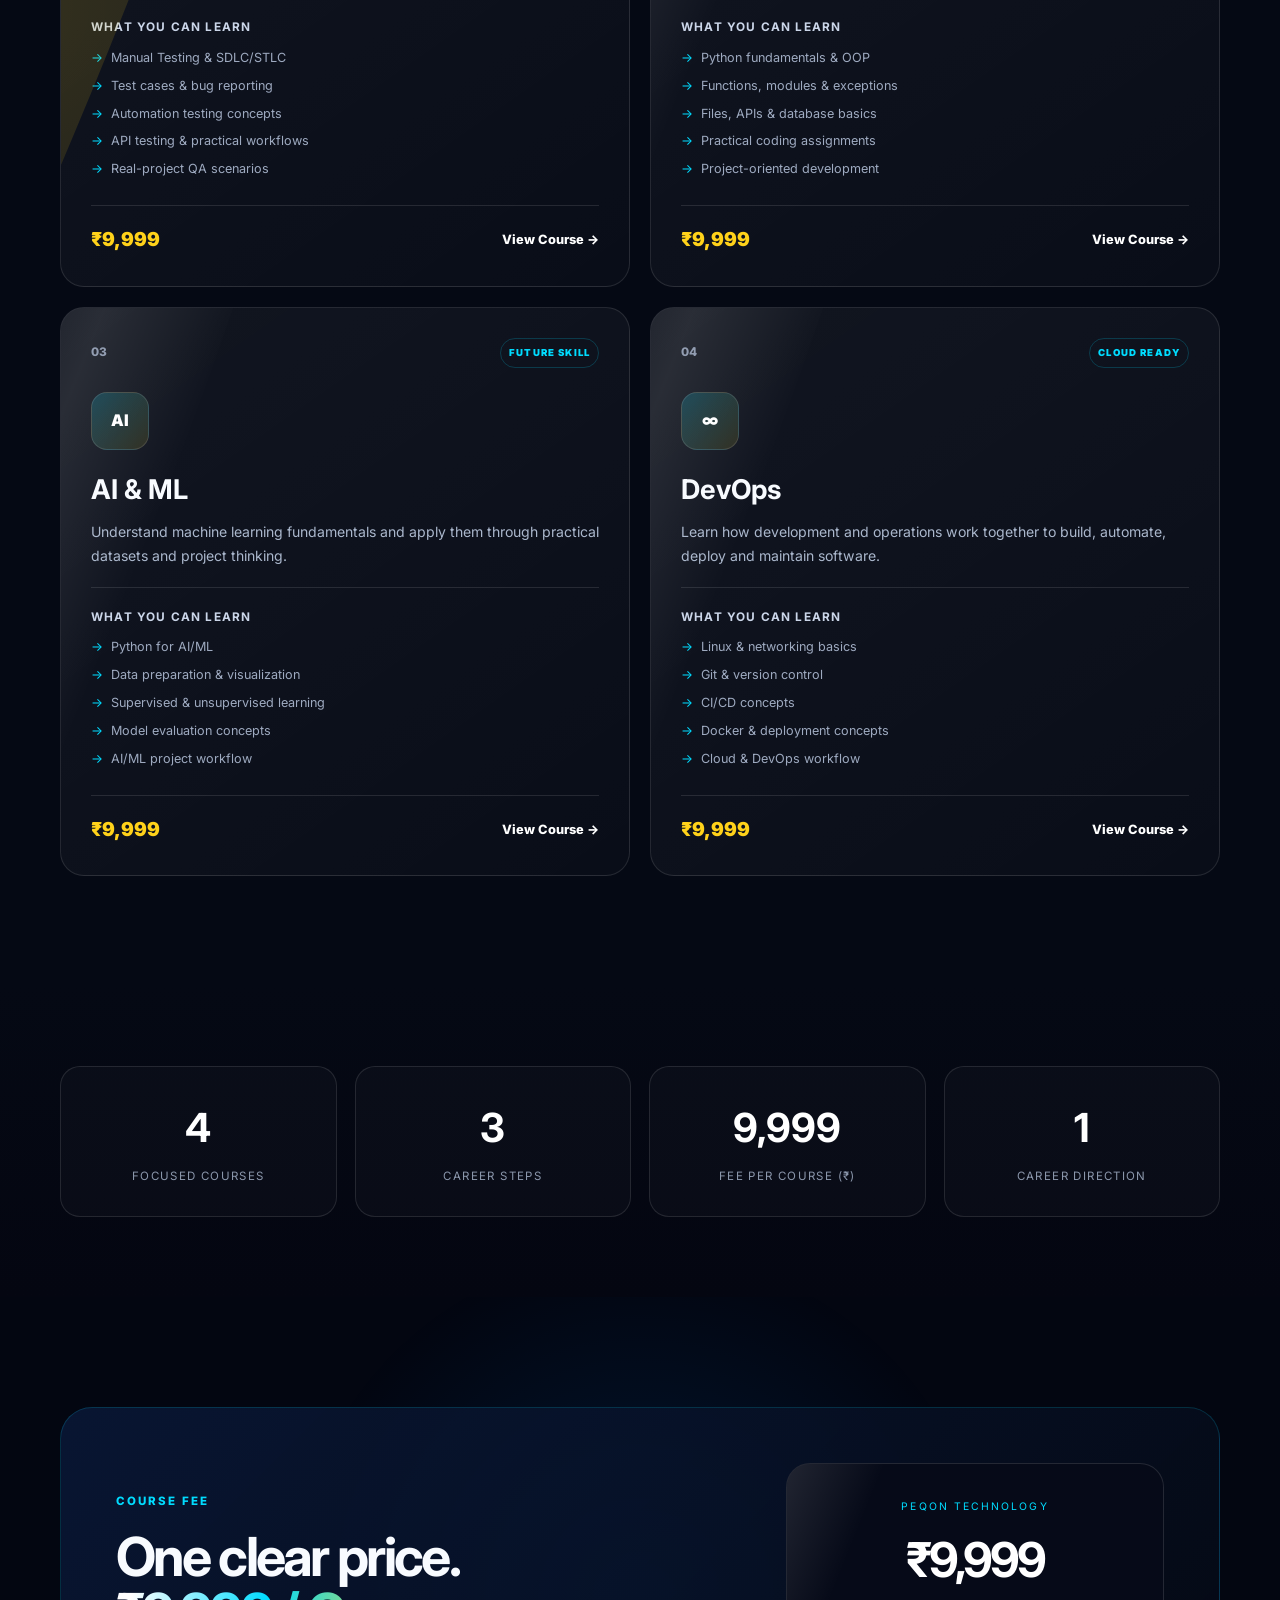
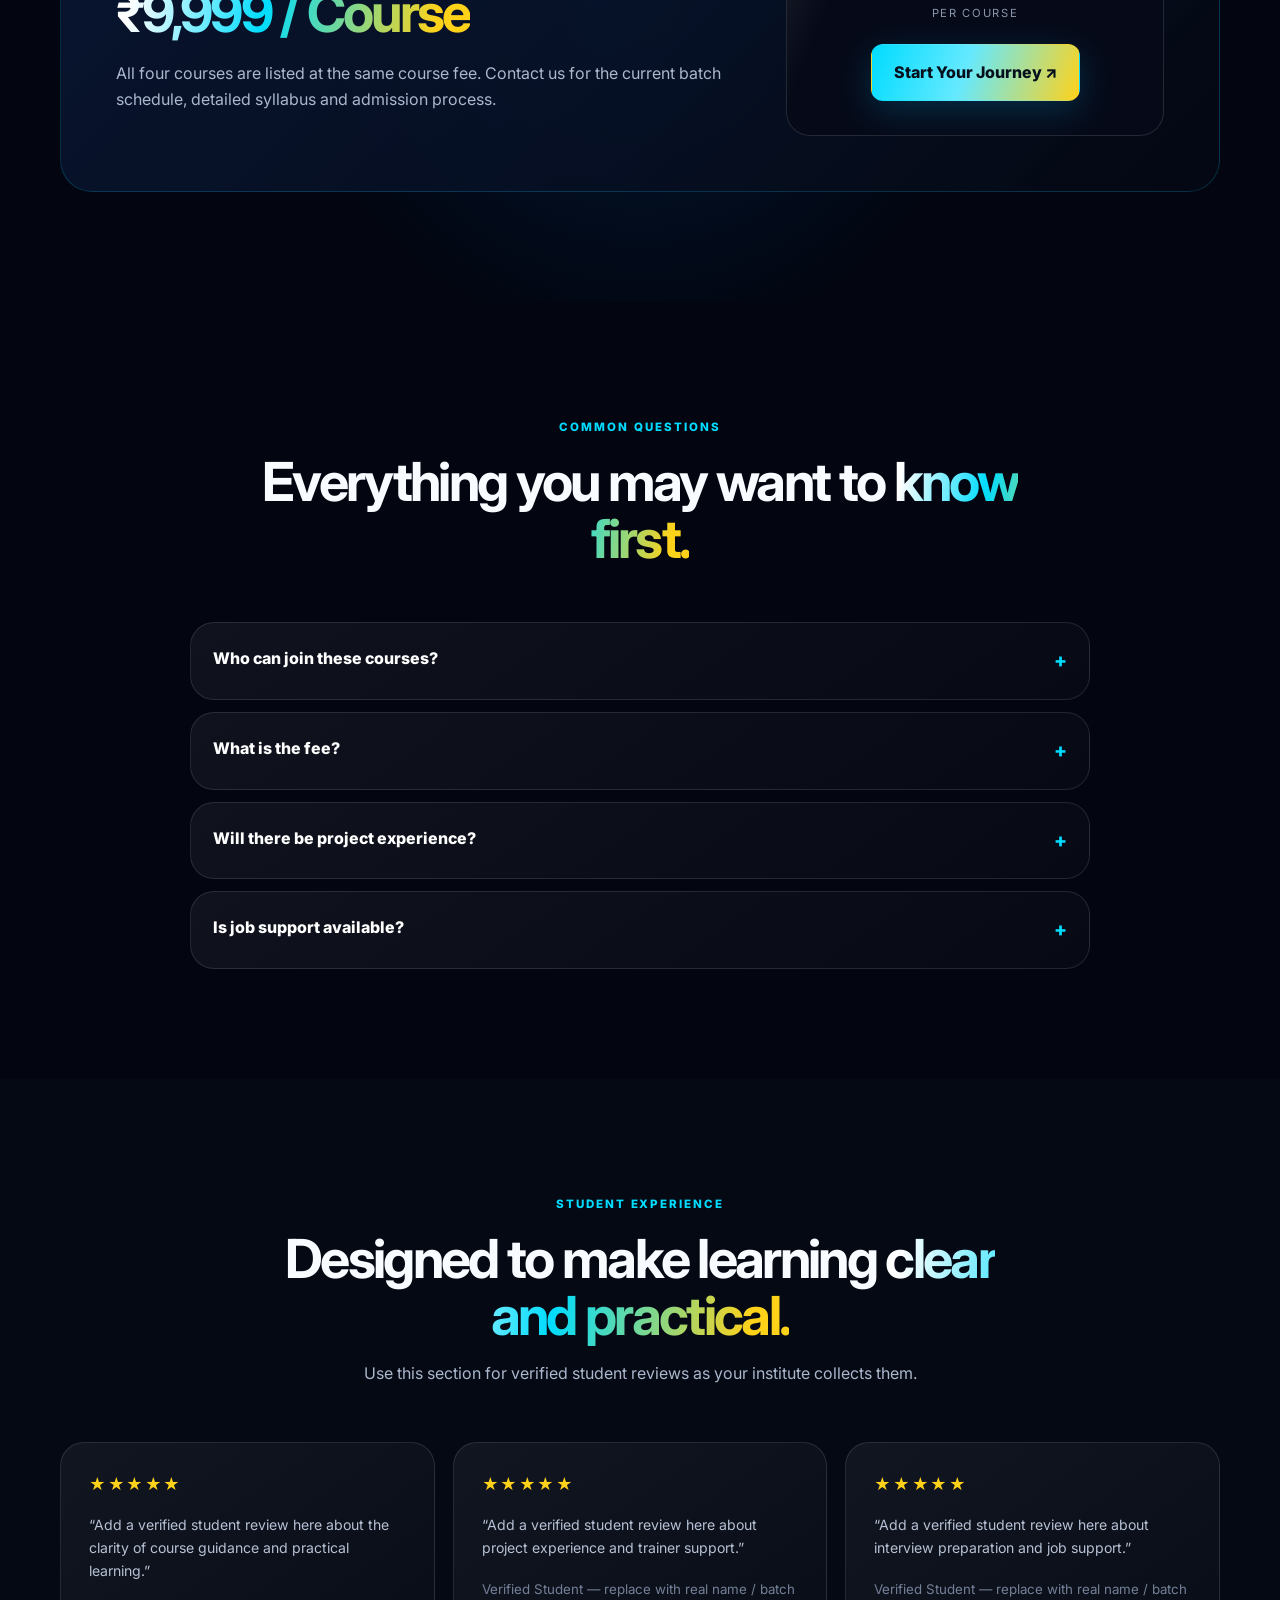
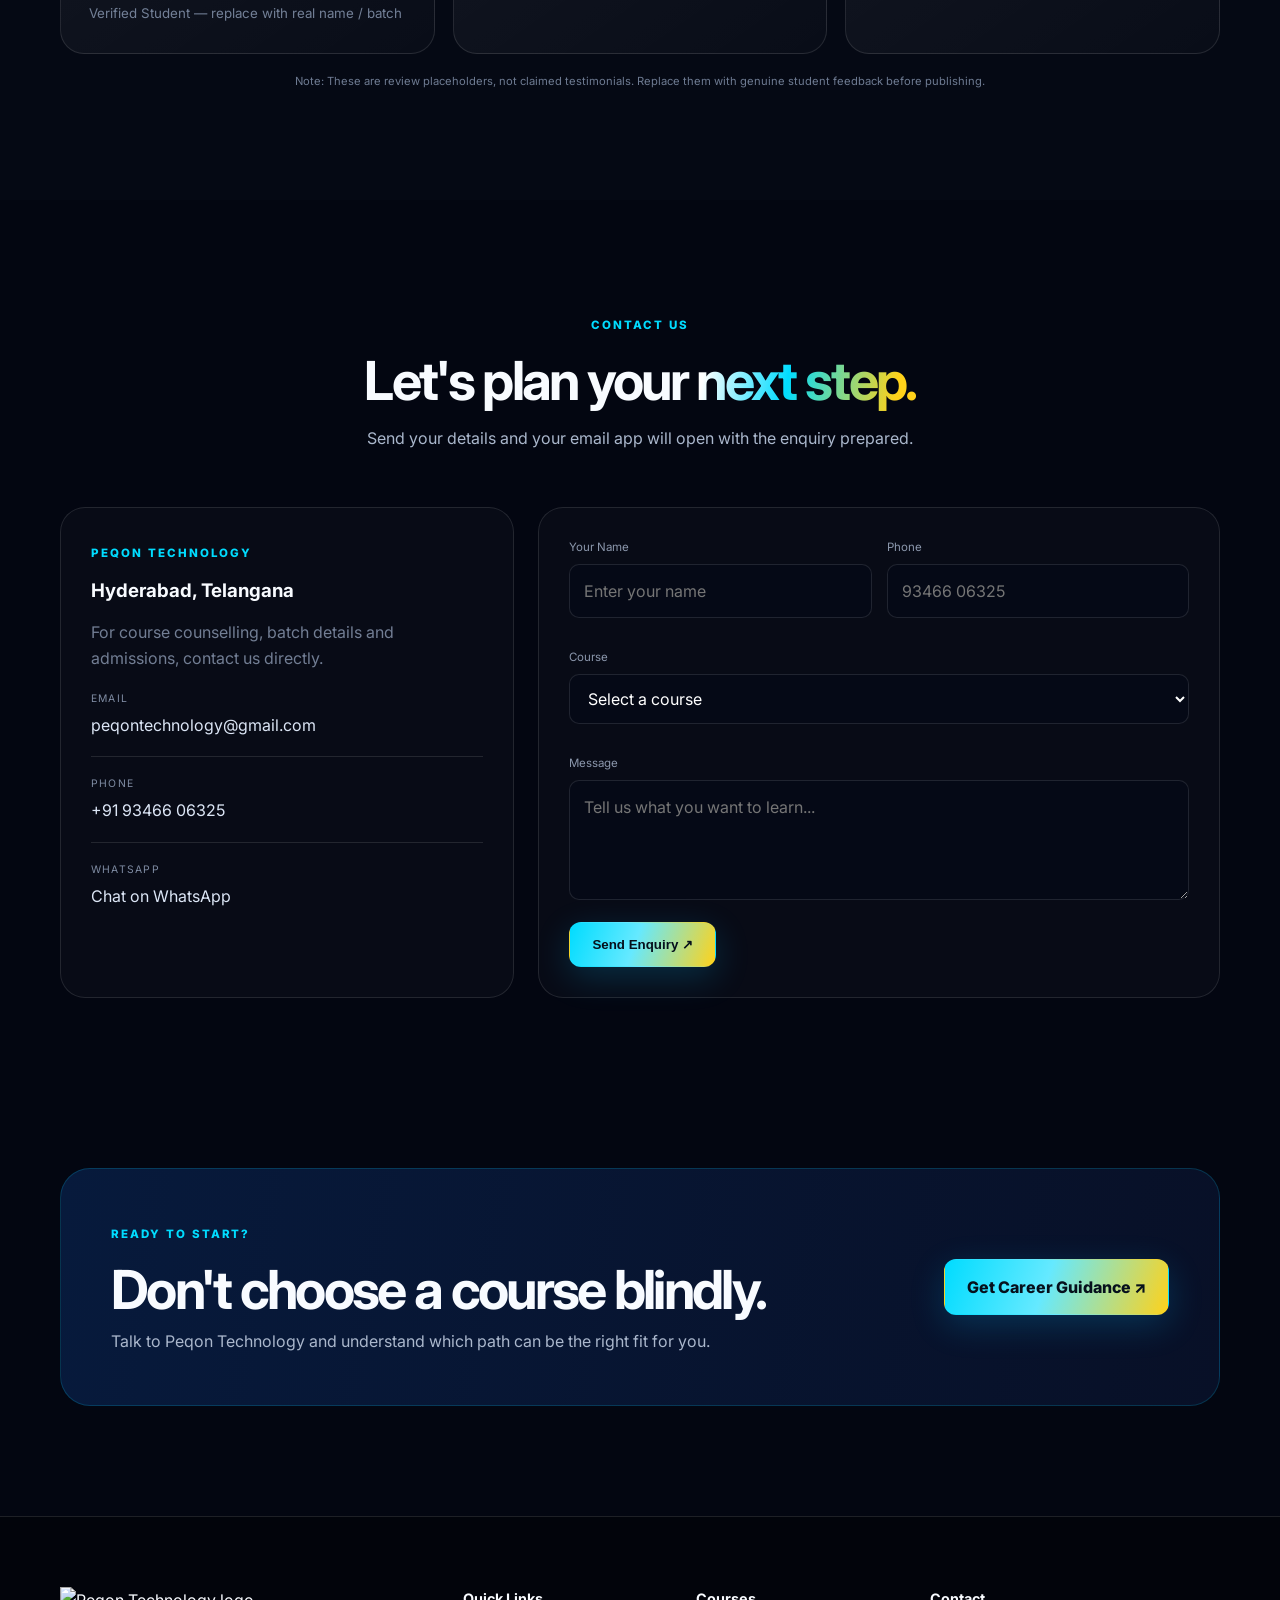
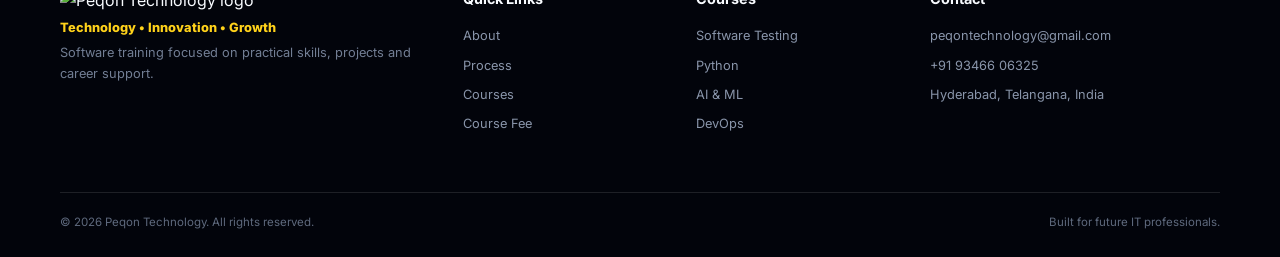
==== commit d9119982: "Add files via upload" ====
--- a/index.html
+++ b/index.html
@@ -1,126 +1,68 @@
-<!DOCTYPE html>
-<html lang="en">
-<head>
-  <meta charset="UTF-8" />
-  <meta name="viewport" content="width=device-width, initial-scale=1.0" />
-  <meta name="description" content="PEQON Technology - Software Training Institute offering Testing, Python, DevOps, AI & ML training with real project experience and job support." />
-  <title>PEQON Technology | Software Training & Placement Support</title>
-  <link rel="icon" type="image/png" href="[data-uri]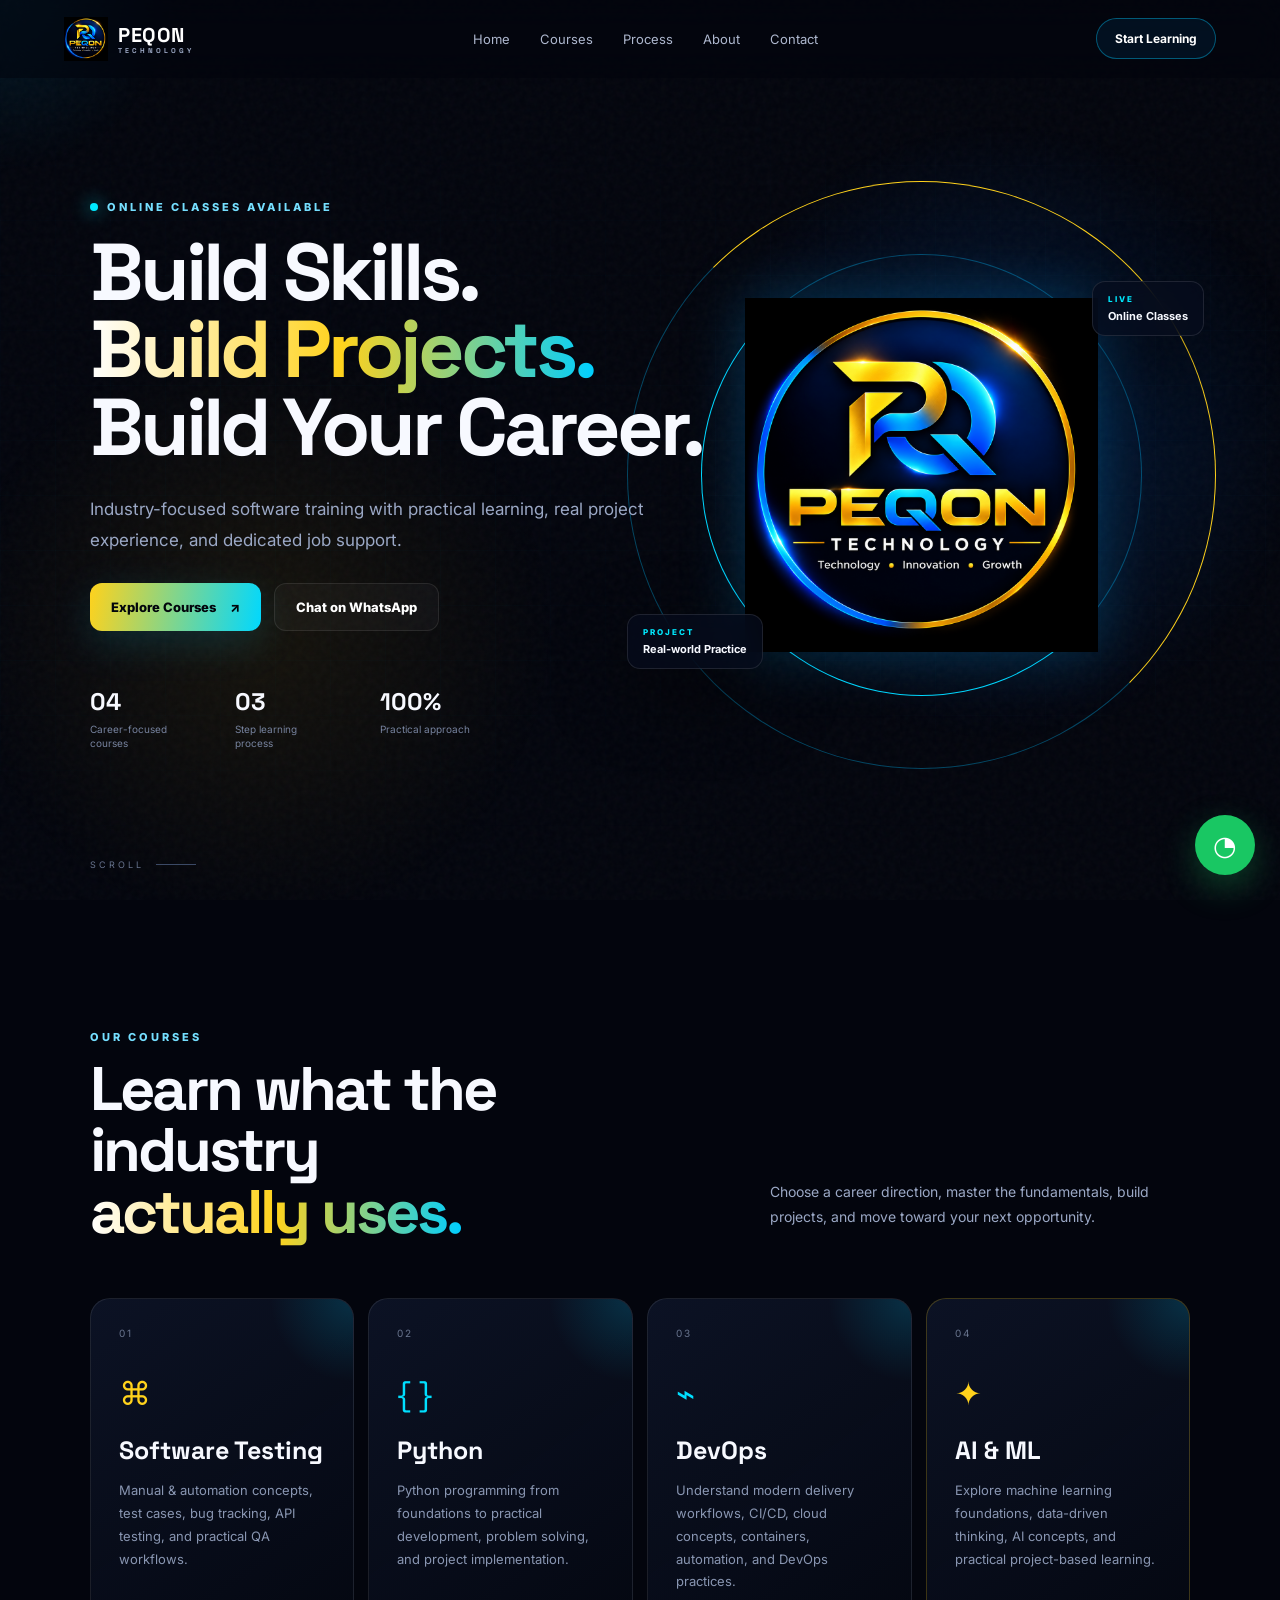
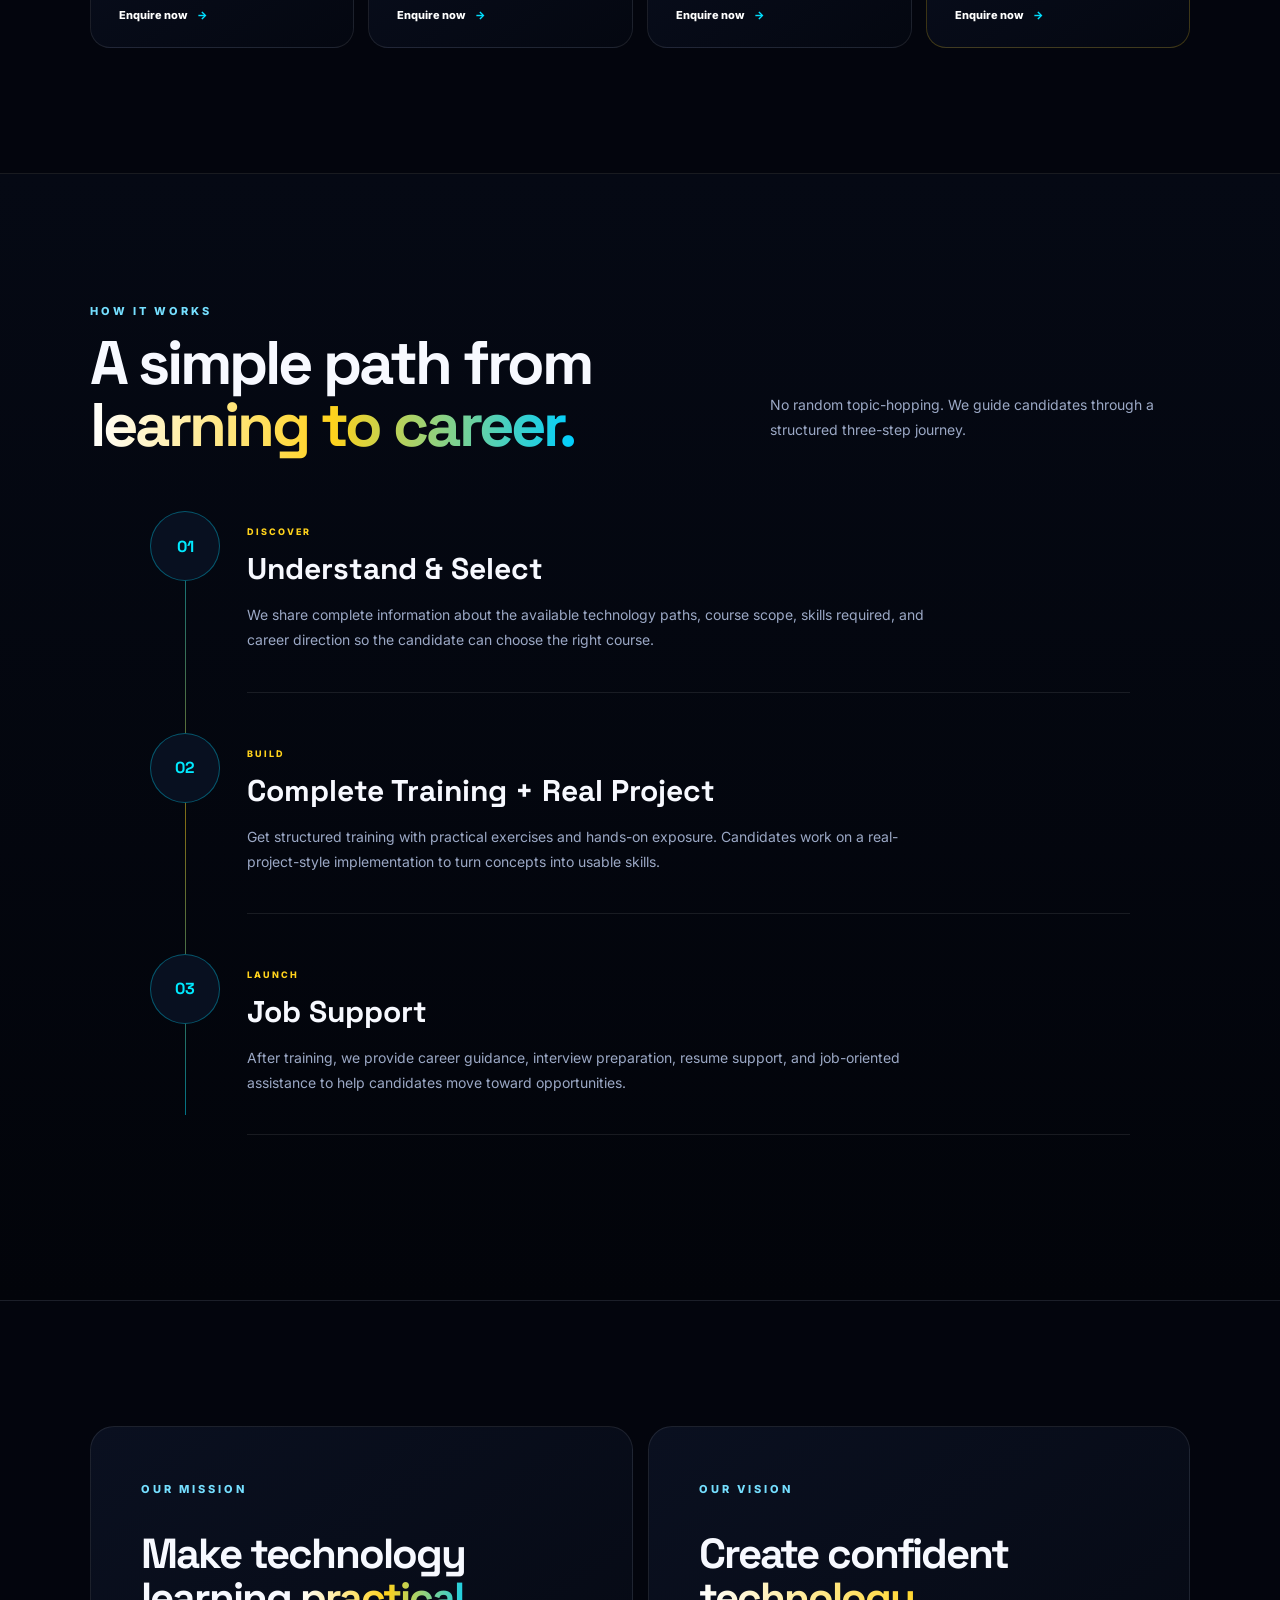
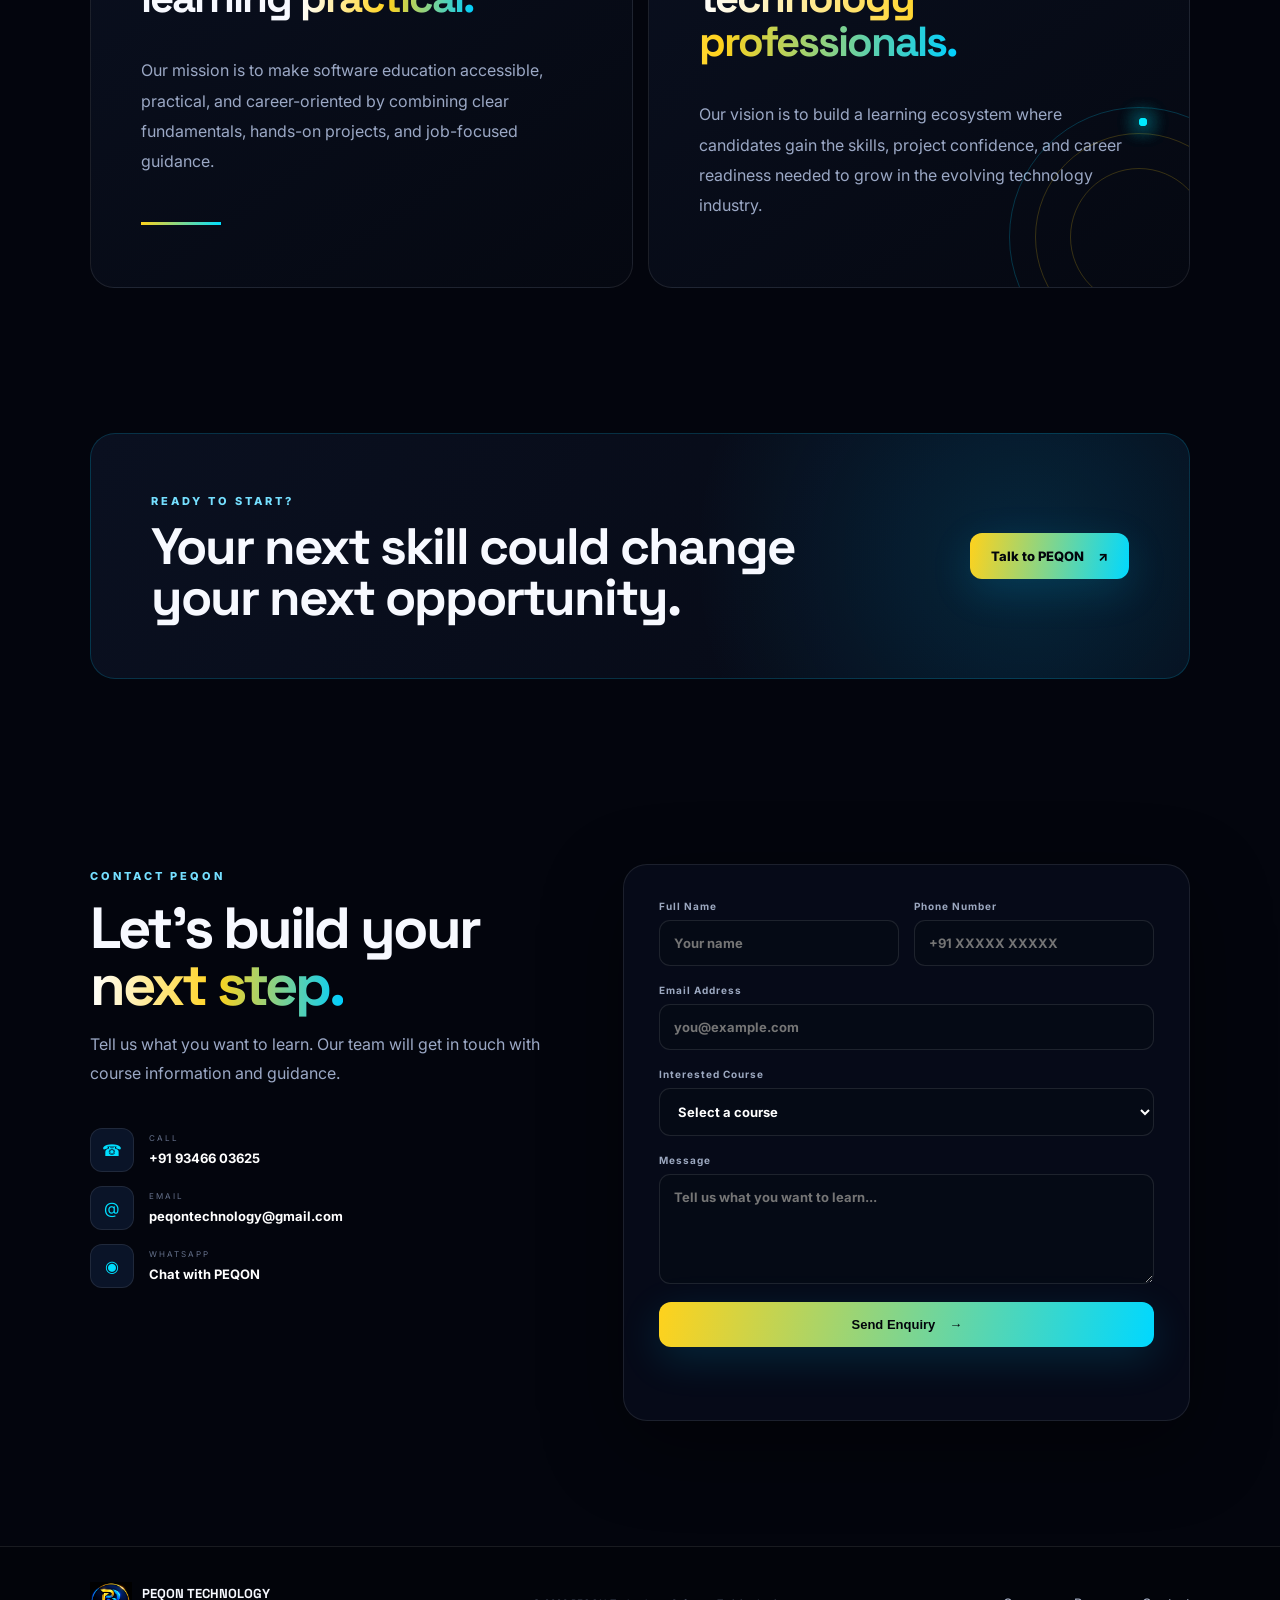
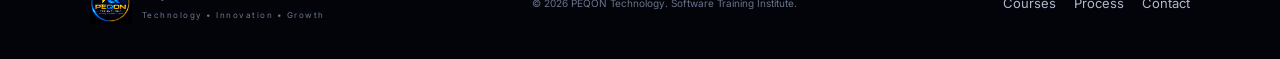
==== commit ea750d3d: "Add files via upload" ====
--- a/index.html
+++ b/index.html
@@ -1,68 +1,126 @@
-<!DOCTYPE html><html lang="en"><head>
-<meta charset="UTF-8"><meta name="viewport" content="width=device-width, initial-scale=1.0">
-<title>Peqon Technology | Software Training Institute in Hyderabad</title>
-<meta name="description" content="Peqon Technology is a software training institute in Hyderabad offering Software Testing, Python, AI & ML and DevOps courses with practical training, real-project experience and job support. Course fee ₹9,999.">
-<meta name="keywords" content="Peqon Technology, software training institute Hyderabad, Testing course Hyderabad, Python course Hyderabad, AI ML training Hyderabad, DevOps training Hyderabad, IT jobs training, software courses">
-<meta name="robots" content="index, follow"><link rel="canonical" href="https://peqontechnology.com/">
-<meta property="og:type" content="website"><meta property="og:title" content="Peqon Technology | Learn. Build. Get Job Ready."><meta property="og:description" content="Career-focused software training in Hyderabad."><meta property="og:image" content="/assets/logo.png">
-<meta name="theme-color" content="#030611"><link rel="icon" href="/assets/logo.png"><link rel="stylesheet" href="/styles.css"><link rel="preconnect" href="https://fonts.googleapis.com"><link rel="preconnect" href="https://fonts.gstatic.com" crossorigin><link href="https://fonts.googleapis.com/css2?family=Inter:wght@400;500;600;700;800;900&display=swap" rel="stylesheet">
-<script type="application/ld+json">{"@context":"https://schema.org","@type":"EducationalOrganization","name":"Peqon Technology","description":"Software training institute in Hyderabad.","email":"peqontechnology@gmail.com","telephone":"+91-9346606325","address":{"@type":"PostalAddress","addressLocality":"Hyderabad","addressCountry":"IN"},"offers":{"@type":"Offer","price":"9999","priceCurrency":"INR"}}</script>
-</head><body><div class="scroll-progress" id="scrollProgress"></div><header class="site-header"><nav class="nav container">
-<a class="brand" href="/index.html#home"><img src="/assets/logo.png" alt="Peqon Technology logo"><span>PEQON <small>TECHNOLOGY</small></span></a>
-<button class="menu-toggle" id="menuToggle" aria-label="Open menu" aria-expanded="false"><span></span><span></span><span></span></button>
-<div class="nav-links" id="navLinks"><a href="/index.html#home">Home</a><a href="/index.html#about">About</a><a href="/index.html#process">Process</a><a href="/index.html#courses">Courses</a><a href="/index.html#fees">Fees</a><a href="/index.html#contact">Contact</a></div>
-</nav></header>
-<main>
-<section class="hero" id="home"><div class="hero-grid"></div><div class="orb orb-one"></div><div class="orb orb-two"></div><div class="container hero-content">
-<div class="hero-copy reveal"><div class="eyebrow"><span class="pulse-dot"></span> Hyderabad's Career-Focused Software Training</div><h1>Learn Skills.<br><span>Build Projects.</span><br>Get Job Ready.</h1><p class="hero-text">Peqon Technology helps students choose the right IT path, learn through practical training, experience real-project scenarios and prepare for the job journey.</p>
-<div class="hero-actions"><a href="#courses" class="btn btn-primary">Explore Courses ↗</a><a href="mailto:peqontechnology@gmail.com?subject=Career%20Counselling%20Enquiry" class="btn btn-ghost">Talk to Counsellor</a></div>
-<div class="hero-points"><div><b>01</b><span>Right Course Guidance</span></div><div><b>02</b><span>Real Project Experience</span></div><div><b>03</b><span>Job Support</span></div></div></div>
-<div class="hero-visual reveal delay-1"><div class="logo-ring"><div class="ring ring-a"></div><div class="ring ring-b"></div><div class="logo-card"><img src="/assets/logo.png" alt="Peqon Technology"><div class="floating-tag tag-top">TECH + CAREER</div><div class="floating-tag tag-bottom">₹9,999 / COURSE</div></div></div></div>
-</div><a class="scroll-cue" href="#about"><span></span> Scroll to explore</a></section>
+<!DOCTYPE html>
+<html lang="en">
+<head>
+  <meta charset="UTF-8" />
+  <meta name="viewport" content="width=device-width, initial-scale=1.0" />
+  <meta name="description" content="PEQON Technology - Software Training Institute offering Testing, Python, DevOps, AI & ML training with real project experience and job support." />
+  <title>PEQON Technology | Software Training & Placement Support</title>
+  <link rel="icon" type="image/png" href="[data-uri]